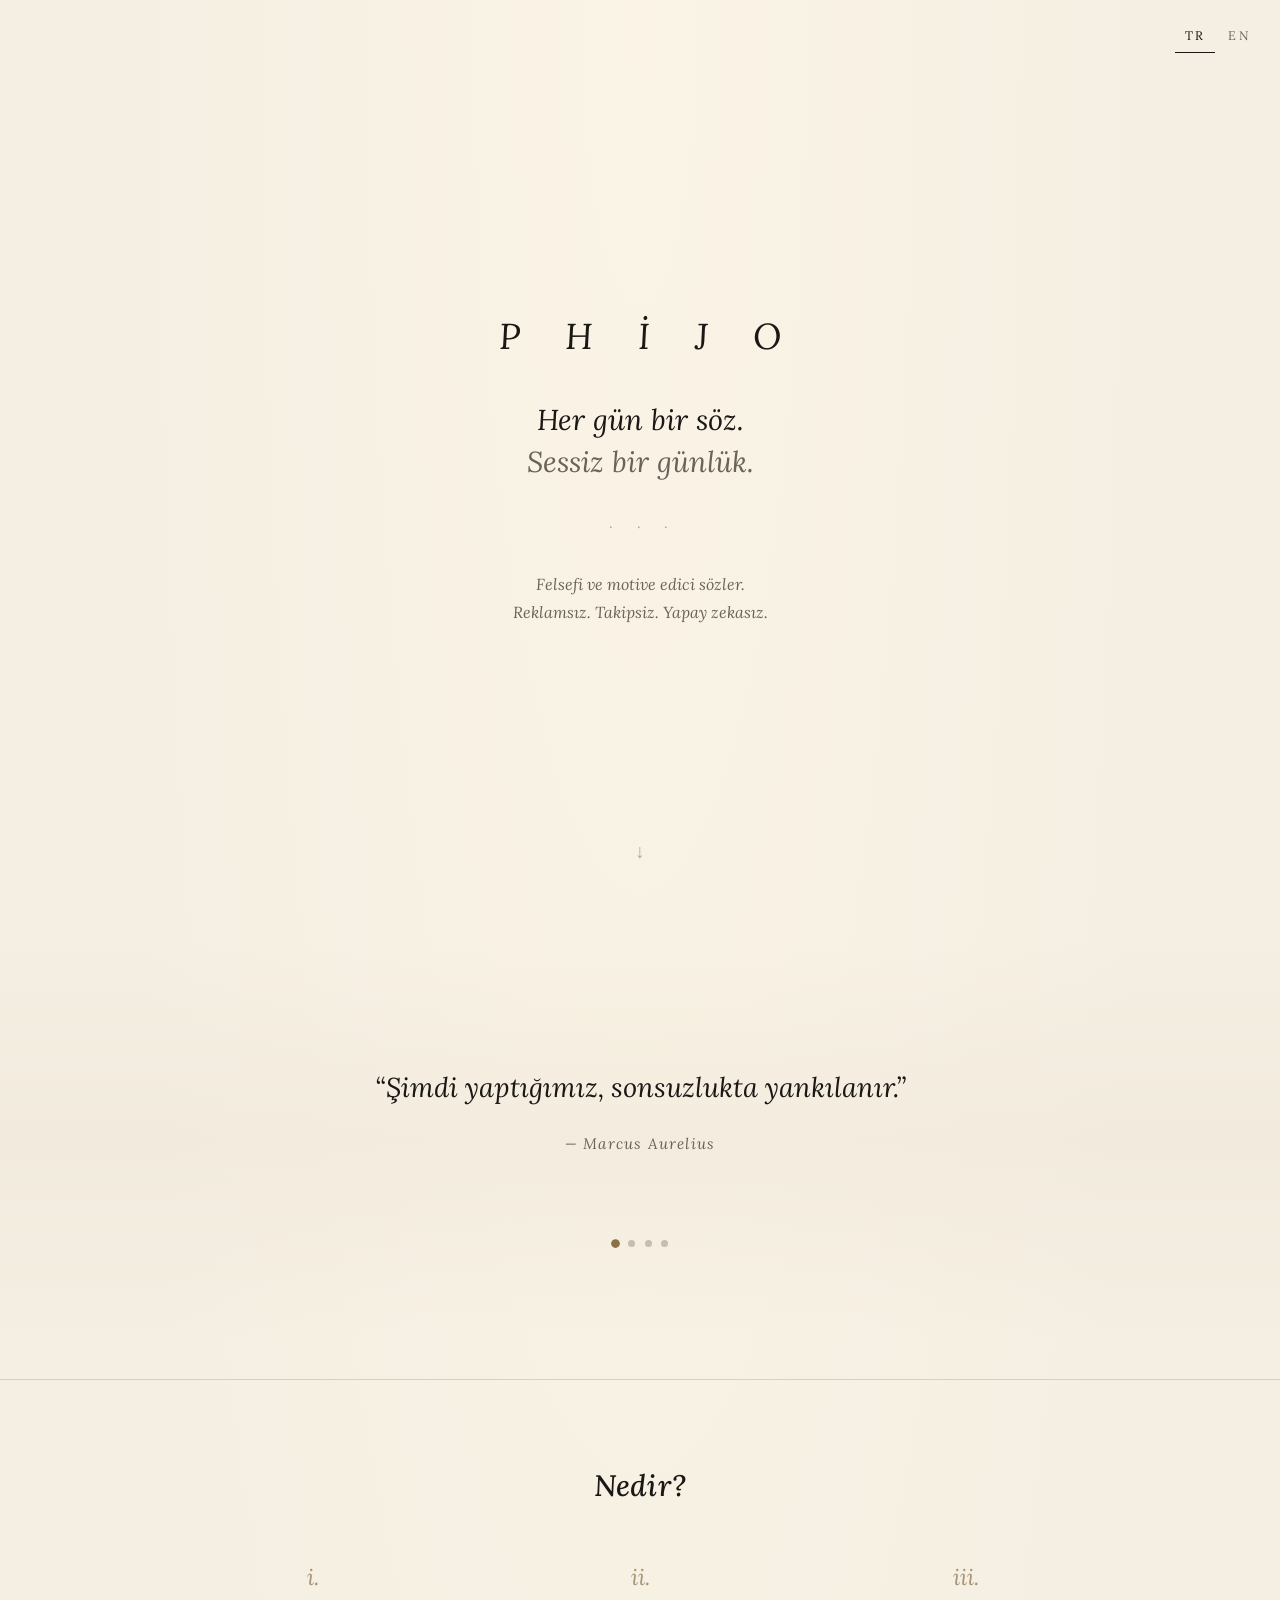
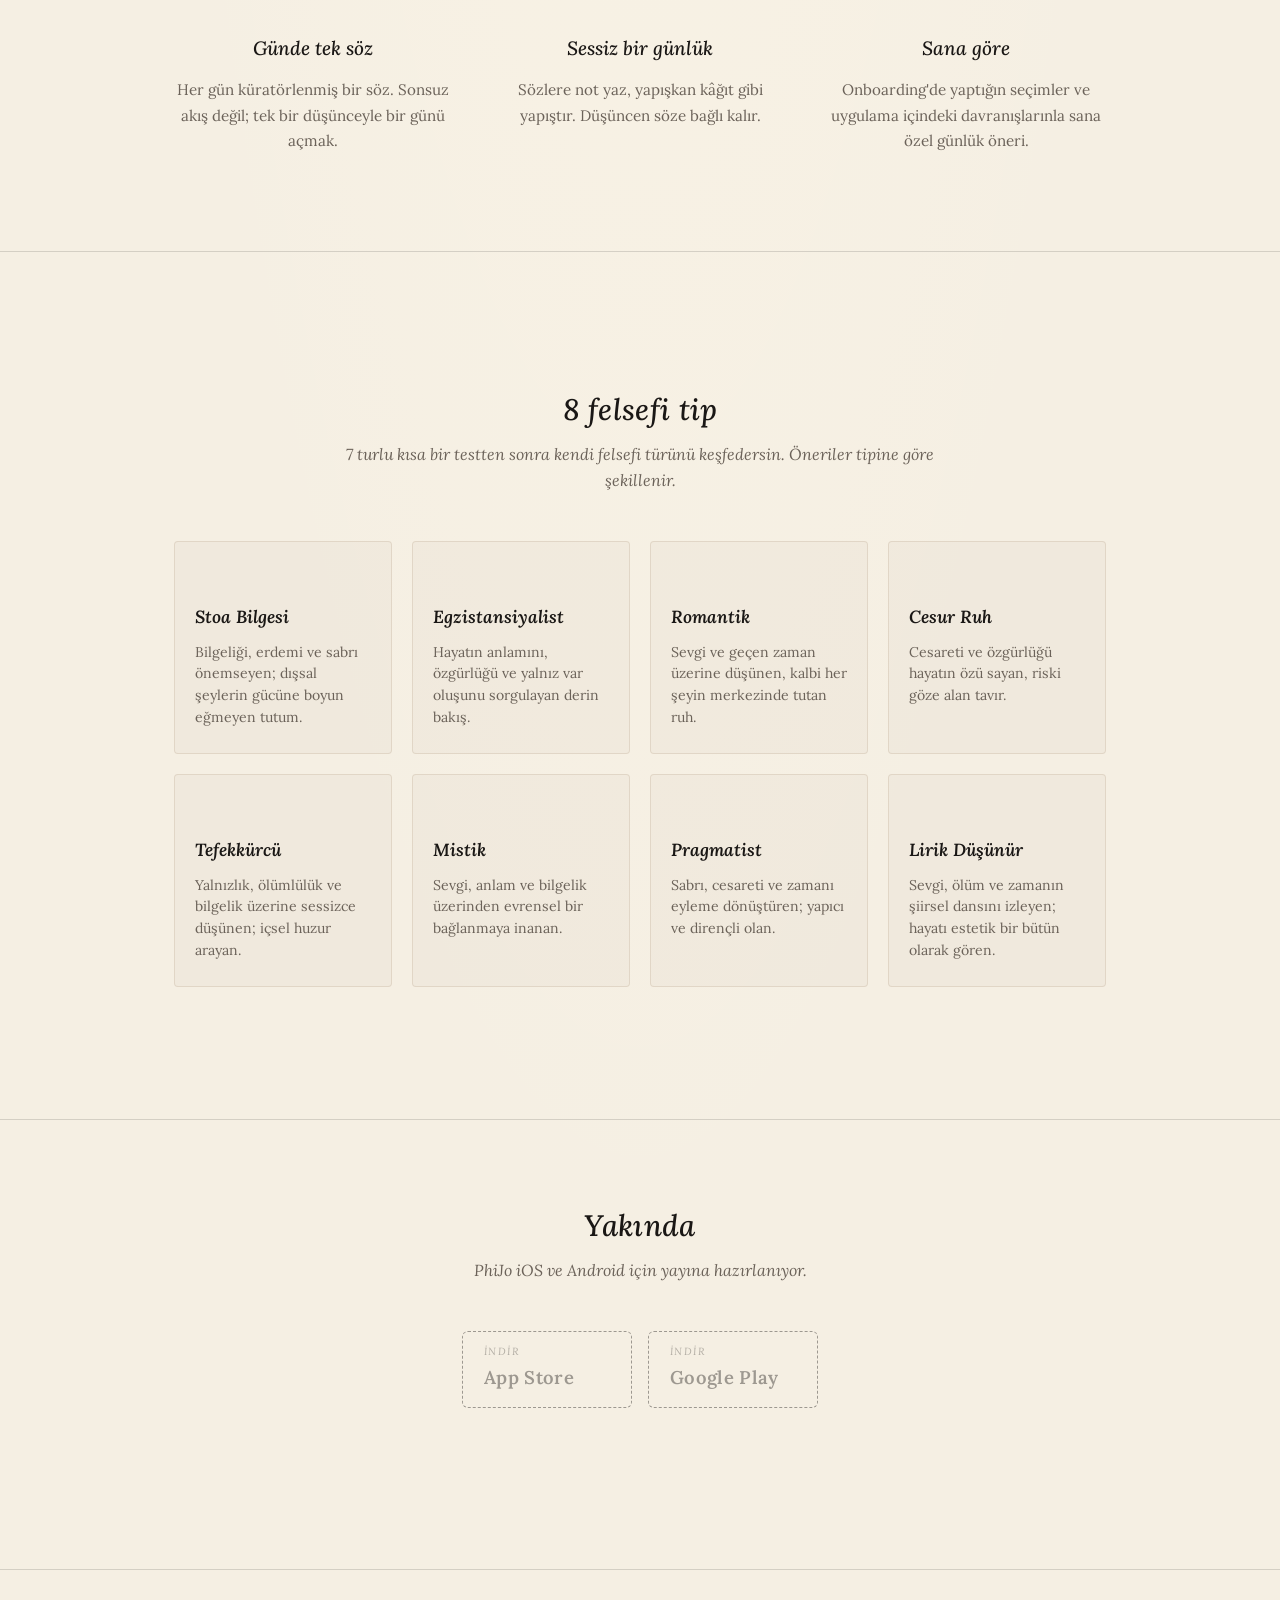
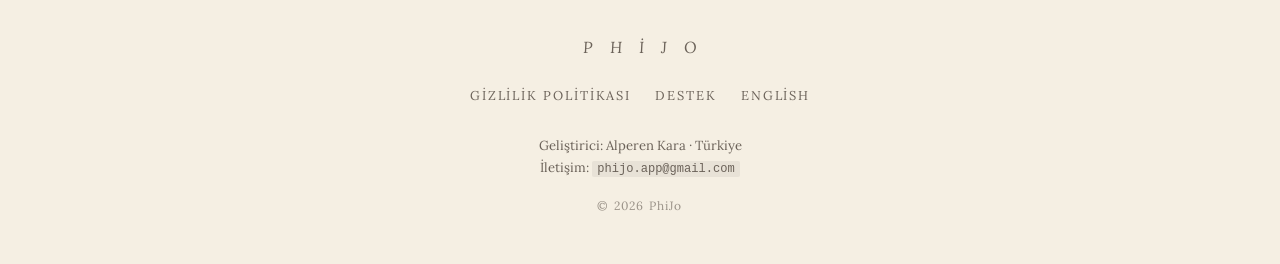
==== index.html @ b641586e "Initial commit — PhiJo landing, privacy, and support pages" ====
<!DOCTYPE html>
<html lang="tr">
<head>
  <meta charset="UTF-8">
  <meta name="viewport" content="width=device-width, initial-scale=1.0">
  <title>PhiJo — Her gün bir söz, sessiz bir günlük</title>
  <meta name="description" content="PhiJo: günlük felsefi ve motive edici sözler, minimalist günlük tutma. Reklamsız, takipsiz. iOS ve Android için.">
  <link rel="stylesheet" href="style.css">
  <link rel="preconnect" href="https://fonts.googleapis.com">
  <link rel="preconnect" href="https://fonts.gstatic.com" crossorigin>
  <link href="https://fonts.googleapis.com/css2?family=Lora:ital,wght@0,400;0,500;0,600;1,400;1,500;1,600&display=swap" rel="stylesheet">
</head>
<body class="home">
  <nav class="lang-switch">
    <a href="index.html" class="active">TR</a>
    <a href="index-en.html">EN</a>
  </nav>

  <!-- HERO -->
  <section class="hero">
    <div class="hero-inner">
      <h1 class="brand brand-xl">P H İ J O</h1>
      <p class="hero-tagline">
        Her gün bir söz.<br>
        <span class="muted-italic">Sessiz bir günlük.</span>
      </p>
      <div class="hero-divider" aria-hidden="true">·&nbsp;&nbsp;&nbsp;·&nbsp;&nbsp;&nbsp;·</div>
      <p class="hero-sub">
        Felsefi ve motive edici sözler.<br>
        Reklamsız. Takipsiz. Yapay zekasız.
      </p>
    </div>
    <div class="scroll-hint" aria-hidden="true">↓</div>
  </section>

  <!-- FEATURED QUOTE (rotates) -->
  <section class="featured">
    <div class="featured-inner reveal reveal-blur">
      <div class="quote-card" id="quoteCard">
        <p class="quote-text" id="quoteText">
          “Şimdi yaptığımız, sonsuzlukta yankılanır.”
        </p>
        <p class="quote-attr" id="quoteAttr">
          — Marcus Aurelius
        </p>
      </div>
      <div class="quote-dots" id="quoteDots" role="tablist"></div>
    </div>
  </section>

  <!-- WHAT IS IT -->
  <section class="explainer">
    <div class="container">
      <h2 class="section-title reveal">Nedir?</h2>
      <div class="feature-grid">
        <div class="feature reveal" style="--i: 0">
          <div class="feature-num">i.</div>
          <h3 class="feature-title">Günde tek söz</h3>
          <p>
            Her gün küratörlenmiş bir söz. Sonsuz akış değil;
            tek bir düşünceyle bir günü açmak.
          </p>
        </div>
        <div class="feature reveal" style="--i: 1">
          <div class="feature-num">ii.</div>
          <h3 class="feature-title">Sessiz bir günlük</h3>
          <p>
            Sözlere not yaz, yapışkan kâğıt gibi yapıştır.
            Düşüncen söze bağlı kalır.
          </p>
        </div>
        <div class="feature reveal" style="--i: 2">
          <div class="feature-num">iii.</div>
          <h3 class="feature-title">Sana göre</h3>
          <p>
            Onboarding'de yaptığın seçimler ve uygulama içindeki davranışlarınla
            sana özel günlük öneri.
          </p>
        </div>
      </div>
    </div>
  </section>

  <!-- PHILOSOPHICAL TYPES -->
  <section class="types">
    <div class="container">
      <h2 class="section-title reveal">8 felsefi tip</h2>
      <p class="section-sub reveal" style="--i: 1">
        7 turlu kısa bir testten sonra kendi felsefi türünü keşfedersin.
        Öneriler tipine göre şekillenir.
      </p>
      <div class="types-grid">
        <article class="type-card reveal" style="--i: 0">
          <h3>Stoa Bilgesi</h3>
          <p>Bilgeliği, erdemi ve sabrı önemseyen; dışsal şeylerin gücüne boyun eğmeyen tutum.</p>
        </article>
        <article class="type-card reveal" style="--i: 1">
          <h3>Egzistansiyalist</h3>
          <p>Hayatın anlamını, özgürlüğü ve yalnız var oluşunu sorgulayan derin bakış.</p>
        </article>
        <article class="type-card reveal" style="--i: 2">
          <h3>Romantik</h3>
          <p>Sevgi ve geçen zaman üzerine düşünen, kalbi her şeyin merkezinde tutan ruh.</p>
        </article>
        <article class="type-card reveal" style="--i: 3">
          <h3>Cesur Ruh</h3>
          <p>Cesareti ve özgürlüğü hayatın özü sayan, riski göze alan tavır.</p>
        </article>
        <article class="type-card reveal" style="--i: 4">
          <h3>Tefekkürcü</h3>
          <p>Yalnızlık, ölümlülük ve bilgelik üzerine sessizce düşünen; içsel huzur arayan.</p>
        </article>
        <article class="type-card reveal" style="--i: 5">
          <h3>Mistik</h3>
          <p>Sevgi, anlam ve bilgelik üzerinden evrensel bir bağlanmaya inanan.</p>
        </article>
        <article class="type-card reveal" style="--i: 6">
          <h3>Pragmatist</h3>
          <p>Sabrı, cesareti ve zamanı eyleme dönüştüren; yapıcı ve dirençli olan.</p>
        </article>
        <article class="type-card reveal" style="--i: 7">
          <h3>Lirik Düşünür</h3>
          <p>Sevgi, ölüm ve zamanın şiirsel dansını izleyen; hayatı estetik bir bütün olarak gören.</p>
        </article>
      </div>
    </div>
  </section>

  <!-- DOWNLOAD -->
  <section class="download">
    <div class="container narrow">
      <h2 class="section-title reveal">Yakında</h2>
      <p class="section-sub reveal" style="--i: 1">
        PhiJo iOS ve Android için yayına hazırlanıyor.
      </p>
      <div class="badges reveal" style="--i: 2">
        <div class="badge badge-disabled" aria-label="App Store — yakında">
          <span class="badge-prefix">İndir</span>
          <span class="badge-store">App Store</span>
        </div>
        <div class="badge badge-disabled" aria-label="Google Play — yakında">
          <span class="badge-prefix">İndir</span>
          <span class="badge-store">Google Play</span>
        </div>
      </div>
    </div>
  </section>

  <!-- FOOTER -->
  <footer class="site-footer">
    <div class="container">
      <div class="footer-brand">P H İ J O</div>
      <nav class="footer-nav">
        <a href="privacy.html">Gizlilik Politikası</a>
        <a href="support.html">Destek</a>
        <a href="index-en.html">English</a>
      </nav>
      <p class="footer-meta">
        Geliştirici: Alperen Kara · Türkiye<br>
        İletişim: <span class="email">phijo.app@gmail.com</span>
      </p>
      <p class="footer-copy">&copy; 2026 PhiJo</p>
    </div>
  </footer>

  <script>
    // Scroll reveal — IntersectionObserver
    (function () {
      var els = document.querySelectorAll('.reveal');
      if (!('IntersectionObserver' in window)) {
        els.forEach(function (el) { el.classList.add('in'); });
        return;
      }
      var io = new IntersectionObserver(function (entries) {
        entries.forEach(function (e) {
          if (e.isIntersecting) {
            e.target.classList.add('in');
            io.unobserve(e.target);
          }
        });
      }, { threshold: 0.15, rootMargin: '0px 0px -60px 0px' });
      els.forEach(function (el) { io.observe(el); });
    })();

    // Rotating featured quote
    (function () {
      var quotes = [
        { text: '“Şimdi yaptığımız, sonsuzlukta yankılanır.”', attr: '— Marcus Aurelius' },
        { text: '“Bin millik bir yolculuk tek bir adımla başlar.”', attr: '— Lao Tzu' },
        { text: '“Önemli olan yaşamın uzunluğu değil, derinliğidir.”', attr: '— Seneca' },
        { text: '“Yara, ışığın sana girdiği yerdir.”', attr: '— Mevlana' }
      ];
      var idx = 0;
      var textEl = document.getElementById('quoteText');
      var attrEl = document.getElementById('quoteAttr');
      var cardEl = document.getElementById('quoteCard');
      var dotsEl = document.getElementById('quoteDots');
      if (!textEl || !attrEl || !cardEl || !dotsEl) return;

      function renderDots() {
        dotsEl.innerHTML = '';
        for (var i = 0; i < quotes.length; i++) {
          var d = document.createElement('button');
          d.className = 'quote-dot' + (i === idx ? ' active' : '');
          d.setAttribute('role', 'tab');
          d.setAttribute('aria-label', 'Söz ' + (i + 1));
          (function (target) {
            d.addEventListener('click', function () { show(target); });
          })(i);
          dotsEl.appendChild(d);
        }
      }
      function show(i) {
        idx = (i + quotes.length) % quotes.length;
        cardEl.classList.remove('fade-in');
        void cardEl.offsetWidth;
        textEl.textContent = quotes[idx].text;
        attrEl.textContent = quotes[idx].attr;
        cardEl.classList.add('fade-in');
        renderDots();
      }
      renderDots();
      setInterval(function () { show(idx + 1); }, 6500);
    })();
  </script>
</body>
</html>
---- style.css ----
:root {
  --paper: #F5EFE3;
  --ink: #1A1715;
  --muted: #6B6259;
  --accent: #8B6F47;
  --line: rgba(26, 23, 21, 0.15);
}

* { box-sizing: border-box; margin: 0; padding: 0; }

html { -webkit-text-size-adjust: 100%; }

body {
  background: var(--paper);
  color: var(--ink);
  font-family: 'Lora', Georgia, 'Times New Roman', serif;
  line-height: 1.7;
  font-size: 17px;
  -webkit-font-smoothing: antialiased;
  -moz-osx-font-smoothing: grayscale;
}

.lang-switch {
  position: fixed;
  top: 1.25rem;
  right: 1.25rem;
  display: flex;
  gap: 0.25rem;
  font-size: 0.78rem;
  letter-spacing: 0.18em;
  text-transform: uppercase;
  z-index: 10;
}

.lang-switch a {
  color: var(--muted);
  text-decoration: none;
  padding: 0.35rem 0.6rem;
  border-bottom: 1px solid transparent;
  transition: color 0.15s ease, border-color 0.15s ease;
}

.lang-switch a:hover,
.lang-switch a.active {
  color: var(--ink);
  border-bottom-color: var(--ink);
}

main {
  max-width: 640px;
  margin: 0 auto;
  padding: 4.5rem 1.5rem 5rem;
}

header.page-head {
  text-align: center;
  margin-bottom: 3rem;
  padding-bottom: 2rem;
  border-bottom: 1px solid var(--line);
}

.brand {
  font-style: italic;
  font-weight: 400;
  font-size: 1.4rem;
  letter-spacing: 0.45em;
  margin-bottom: 1.25rem;
  padding-left: 0.45em; /* visual centering with letter-spacing */
}

.page-title {
  font-style: italic;
  font-weight: 400;
  font-size: 1.85rem;
  line-height: 1.3;
  margin-bottom: 0.6rem;
}

.updated {
  font-size: 0.82rem;
  color: var(--muted);
  font-style: italic;
}

section {
  margin-bottom: 2.25rem;
}

h3 {
  font-style: italic;
  font-weight: 600;
  font-size: 1.2rem;
  margin: 2.25rem 0 0.6rem;
}

h4 {
  font-weight: 600;
  font-size: 0.98rem;
  margin: 1.25rem 0 0.4rem;
  color: var(--ink);
}

p {
  margin-bottom: 1rem;
}

ul, ol {
  margin: 0 0 1rem 1.5rem;
}

li {
  margin-bottom: 0.35rem;
}

a {
  color: var(--accent);
  text-decoration: underline;
  text-decoration-thickness: 1px;
  text-underline-offset: 3px;
  transition: color 0.15s ease;
}

a:hover {
  color: var(--ink);
}

code, .email {
  font-family: 'Courier New', Menlo, monospace;
  background: rgba(26, 23, 21, 0.06);
  padding: 0.1em 0.45em;
  border-radius: 2px;
  font-size: 0.92em;
}

.callout {
  background: rgba(139, 111, 71, 0.08);
  border-left: 3px solid var(--accent);
  padding: 1rem 1.25rem;
  margin: 1.25rem 0;
  font-size: 0.95rem;
}

footer {
  margin-top: 4rem;
  padding-top: 2rem;
  border-top: 1px solid var(--line);
  text-align: center;
  font-size: 0.82rem;
  color: var(--muted);
}

footer p {
  margin-bottom: 0.4rem;
}

footer a {
  color: var(--muted);
}

footer a:hover {
  color: var(--ink);
}

/* ===========================================
   HOME / LANDING PAGE
   =========================================== */

body.home {
  background:
    radial-gradient(ellipse at top, rgba(255, 248, 232, 0.5), transparent 60%),
    var(--paper);
}

.container {
  max-width: 980px;
  margin: 0 auto;
  padding: 0 1.5rem;
}

.container.narrow {
  max-width: 640px;
}

/* HERO */
.hero {
  min-height: 100vh;
  display: flex;
  flex-direction: column;
  align-items: center;
  justify-content: center;
  text-align: center;
  padding: 4rem 1.5rem 2rem;
  position: relative;
}

.hero-inner {
  max-width: 640px;
  width: 100%;
}

.brand-xl {
  font-size: 2.25rem;
  letter-spacing: 0.5em;
  padding-left: 0.5em;
  margin-bottom: 2rem;
}

.hero-tagline {
  font-style: italic;
  font-size: 1.8rem;
  line-height: 1.45;
  margin-bottom: 2rem;
  font-weight: 400;
}

.muted-italic {
  color: var(--muted);
}

.hero-divider {
  font-size: 0.9rem;
  color: var(--accent);
  letter-spacing: 0.2em;
  margin: 2rem 0;
  opacity: 0.6;
}

.hero-sub {
  font-style: italic;
  font-size: 1rem;
  color: var(--muted);
  line-height: 1.7;
  margin-bottom: 0;
}

.scroll-hint {
  position: absolute;
  bottom: 2rem;
  font-size: 1.2rem;
  color: var(--muted);
  opacity: 0.5;
  animation: scroll-bounce 2.2s ease-in-out infinite;
}

@keyframes scroll-bounce {
  0%, 100% { transform: translateY(0); opacity: 0.4; }
  50% { transform: translateY(8px); opacity: 0.8; }
}

/* FEATURED QUOTE */
.featured {
  padding: 5rem 1.5rem 6rem;
  background: linear-gradient(
    to bottom,
    transparent,
    rgba(139, 111, 71, 0.04),
    transparent
  );
}

.featured-inner {
  max-width: 720px;
  margin: 0 auto;
  text-align: center;
}

.quote-card {
  padding: 2rem 1rem;
  min-height: 12rem;
  display: flex;
  flex-direction: column;
  justify-content: center;
  align-items: center;
}

.quote-card.fade-in {
  animation: fade-in 0.8s ease-out;
}

@keyframes fade-in {
  from { opacity: 0; transform: translateY(8px); }
  to { opacity: 1; transform: translateY(0); }
}

.quote-text {
  font-style: italic;
  font-size: 1.7rem;
  line-height: 1.5;
  margin-bottom: 1.5rem;
  color: var(--ink);
  font-weight: 400;
}

.quote-attr {
  font-size: 0.95rem;
  color: var(--muted);
  letter-spacing: 0.08em;
  font-style: italic;
  margin-bottom: 0;
}

.quote-dots {
  display: flex;
  gap: 0.6rem;
  justify-content: center;
  margin-top: 2rem;
}

.quote-dot {
  width: 7px;
  height: 7px;
  border-radius: 50%;
  background: var(--muted);
  border: none;
  opacity: 0.35;
  cursor: pointer;
  padding: 0;
  transition: opacity 0.25s ease, transform 0.25s ease;
}

.quote-dot:hover {
  opacity: 0.7;
}

.quote-dot.active {
  opacity: 1;
  background: var(--accent);
  transform: scale(1.25);
}

/* SECTION HEADERS */
.section-title {
  font-style: italic;
  font-weight: 500;
  font-size: 1.85rem;
  text-align: center;
  margin-bottom: 0.5rem;
  letter-spacing: 0.01em;
}

.section-sub {
  text-align: center;
  color: var(--muted);
  font-style: italic;
  font-size: 1rem;
  max-width: 38rem;
  margin: 0 auto 3rem;
  line-height: 1.6;
}

/* EXPLAINER */
.explainer {
  padding: 5rem 0;
  border-top: 1px solid var(--line);
  border-bottom: 1px solid var(--line);
}

.feature-grid {
  display: grid;
  grid-template-columns: repeat(3, 1fr);
  gap: 3rem;
  margin-top: 3rem;
}

.feature {
  text-align: center;
}

.feature-num {
  font-style: italic;
  font-size: 1.4rem;
  color: var(--accent);
  margin-bottom: 0.5rem;
  opacity: 0.7;
}

.feature-title {
  font-style: italic;
  font-weight: 500;
  font-size: 1.2rem;
  margin-bottom: 0.75rem;
}

.feature p {
  font-size: 0.95rem;
  color: var(--muted);
  line-height: 1.7;
}

/* PHILOSOPHICAL TYPES */
.types {
  padding: 6rem 0;
}

.types-grid {
  display: grid;
  grid-template-columns: repeat(4, 1fr);
  gap: 1.25rem;
}

.type-card {
  background: rgba(139, 111, 71, 0.04);
  border: 1px solid rgba(139, 111, 71, 0.15);
  border-radius: 4px;
  padding: 1.5rem 1.25rem;
  transition: transform 0.2s ease, border-color 0.2s ease, background 0.2s ease;
}

.type-card:hover {
  transform: translateY(-2px);
  border-color: var(--accent);
  background: rgba(139, 111, 71, 0.08);
}

.type-card h3 {
  font-style: italic;
  font-weight: 600;
  font-size: 1.1rem;
  margin-bottom: 0.6rem;
  color: var(--ink);
}

.type-card p {
  font-size: 0.88rem;
  line-height: 1.55;
  color: var(--muted);
  margin-bottom: 0;
}

/* DOWNLOAD BADGES */
.download {
  padding: 5rem 0 6rem;
  text-align: center;
  border-top: 1px solid var(--line);
}

.badges {
  display: flex;
  gap: 1rem;
  justify-content: center;
  flex-wrap: wrap;
  margin-top: 2.5rem;
}

.badge {
  display: inline-flex;
  flex-direction: column;
  align-items: flex-start;
  padding: 0.7rem 1.3rem 0.85rem;
  border: 1px solid var(--ink);
  border-radius: 6px;
  min-width: 170px;
  text-align: left;
  background: transparent;
  color: var(--ink);
  text-decoration: none;
  transition: background 0.2s ease, transform 0.2s ease;
}

.badge:hover:not(.badge-disabled) {
  background: var(--ink);
  color: var(--paper);
  transform: translateY(-1px);
}

.badge-disabled {
  opacity: 0.4;
  cursor: not-allowed;
  border-style: dashed;
}

.badge-prefix {
  font-size: 0.65rem;
  letter-spacing: 0.15em;
  text-transform: uppercase;
  font-style: italic;
  opacity: 0.75;
}

.badge-store {
  font-size: 1.15rem;
  font-weight: 600;
  letter-spacing: 0.02em;
  margin-top: 0.1rem;
}

/* SITE FOOTER */
.site-footer {
  padding: 4rem 0 3rem;
  border-top: 1px solid var(--line);
  text-align: center;
}

.footer-brand {
  font-style: italic;
  font-size: 1rem;
  letter-spacing: 0.4em;
  padding-left: 0.4em;
  color: var(--muted);
  margin-bottom: 1.5rem;
}

.footer-nav {
  display: flex;
  gap: 1.5rem;
  justify-content: center;
  flex-wrap: wrap;
  margin-bottom: 1.5rem;
  font-size: 0.8rem;
  letter-spacing: 0.15em;
  text-transform: uppercase;
}

.footer-nav a {
  color: var(--muted);
  text-decoration: none;
  padding-bottom: 0.2rem;
  border-bottom: 1px solid transparent;
  transition: color 0.2s ease, border-color 0.2s ease;
}

.footer-nav a:hover {
  color: var(--ink);
  border-bottom-color: var(--ink);
}

.footer-meta {
  font-size: 0.82rem;
  color: var(--muted);
  line-height: 1.7;
  margin-bottom: 1rem;
}

.footer-copy {
  font-size: 0.75rem;
  color: var(--muted);
  opacity: 0.65;
  margin-bottom: 0;
  letter-spacing: 0.1em;
}

/* SCROLL REVEAL */
.reveal {
  opacity: 0;
  transform: translateY(28px);
  transition:
    opacity 0.85s cubic-bezier(0.22, 1, 0.36, 1),
    transform 0.85s cubic-bezier(0.22, 1, 0.36, 1);
  transition-delay: calc(var(--i, 0) * 90ms);
  will-change: opacity, transform;
}

.reveal.in {
  opacity: 1;
  transform: translateY(0);
}

.reveal-blur {
  filter: blur(6px);
  transition:
    opacity 0.85s cubic-bezier(0.22, 1, 0.36, 1),
    transform 0.85s cubic-bezier(0.22, 1, 0.36, 1),
    filter 0.85s cubic-bezier(0.22, 1, 0.36, 1);
}

.reveal-blur.in {
  filter: blur(0);
}

@media (prefers-reduced-motion: reduce) {
  .reveal,
  .reveal-blur {
    opacity: 1;
    transform: none;
    filter: none;
    transition: none;
  }
  .scroll-hint,
  .quote-card.fade-in {
    animation: none;
  }
}

/* RESPONSIVE */
@media (max-width: 900px) {
  .types-grid {
    grid-template-columns: repeat(2, 1fr);
  }
  .feature-grid {
    grid-template-columns: 1fr;
    gap: 2rem;
    max-width: 26rem;
    margin-left: auto;
    margin-right: auto;
  }
}

@media (max-width: 600px) {
  .brand-xl {
    font-size: 1.75rem;
    letter-spacing: 0.4em;
  }
  .hero-tagline {
    font-size: 1.45rem;
  }
  .quote-text {
    font-size: 1.3rem;
  }
  .section-title {
    font-size: 1.55rem;
  }
  .types-grid {
    grid-template-columns: 1fr;
  }
  .explainer, .types, .download {
    padding: 4rem 0;
  }
  .hero {
    padding: 3rem 1.25rem 2rem;
  }
}

@media (prefers-color-scheme: dark) {
  :root {
    --paper: #1A1715;
    --ink: #F5EFE3;
    --muted: rgba(245, 239, 227, 0.55);
    --accent: #C9A878;
    --line: rgba(245, 239, 227, 0.15);
  }
  code, .email {
    background: rgba(245, 239, 227, 0.08);
  }
  .callout {
    background: rgba(201, 168, 120, 0.08);
  }
}

@media (max-width: 480px) {
  body { font-size: 16px; }
  main { padding: 4rem 1.25rem 4rem; }
  .lang-switch { top: 0.85rem; right: 0.85rem; }
  .brand { font-size: 1.25rem; letter-spacing: 0.4em; }
  .page-title { font-size: 1.6rem; }
}
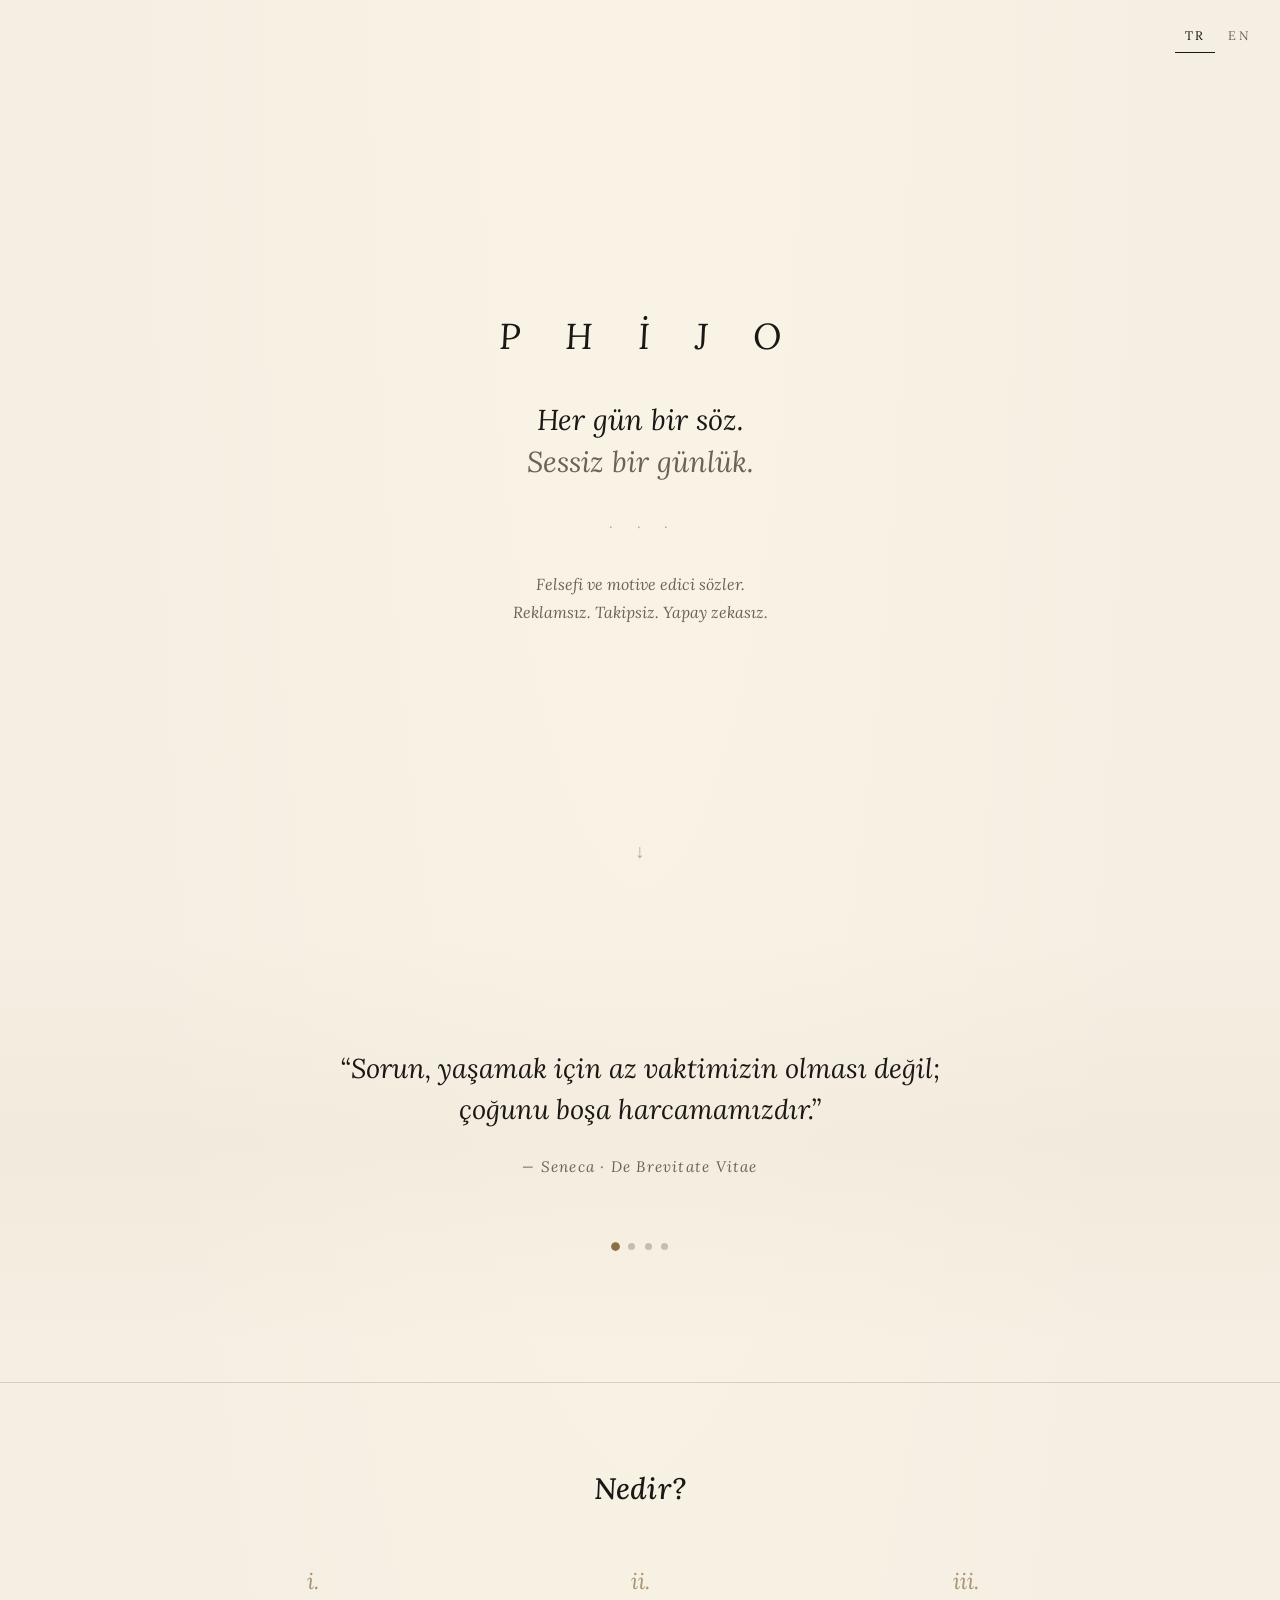
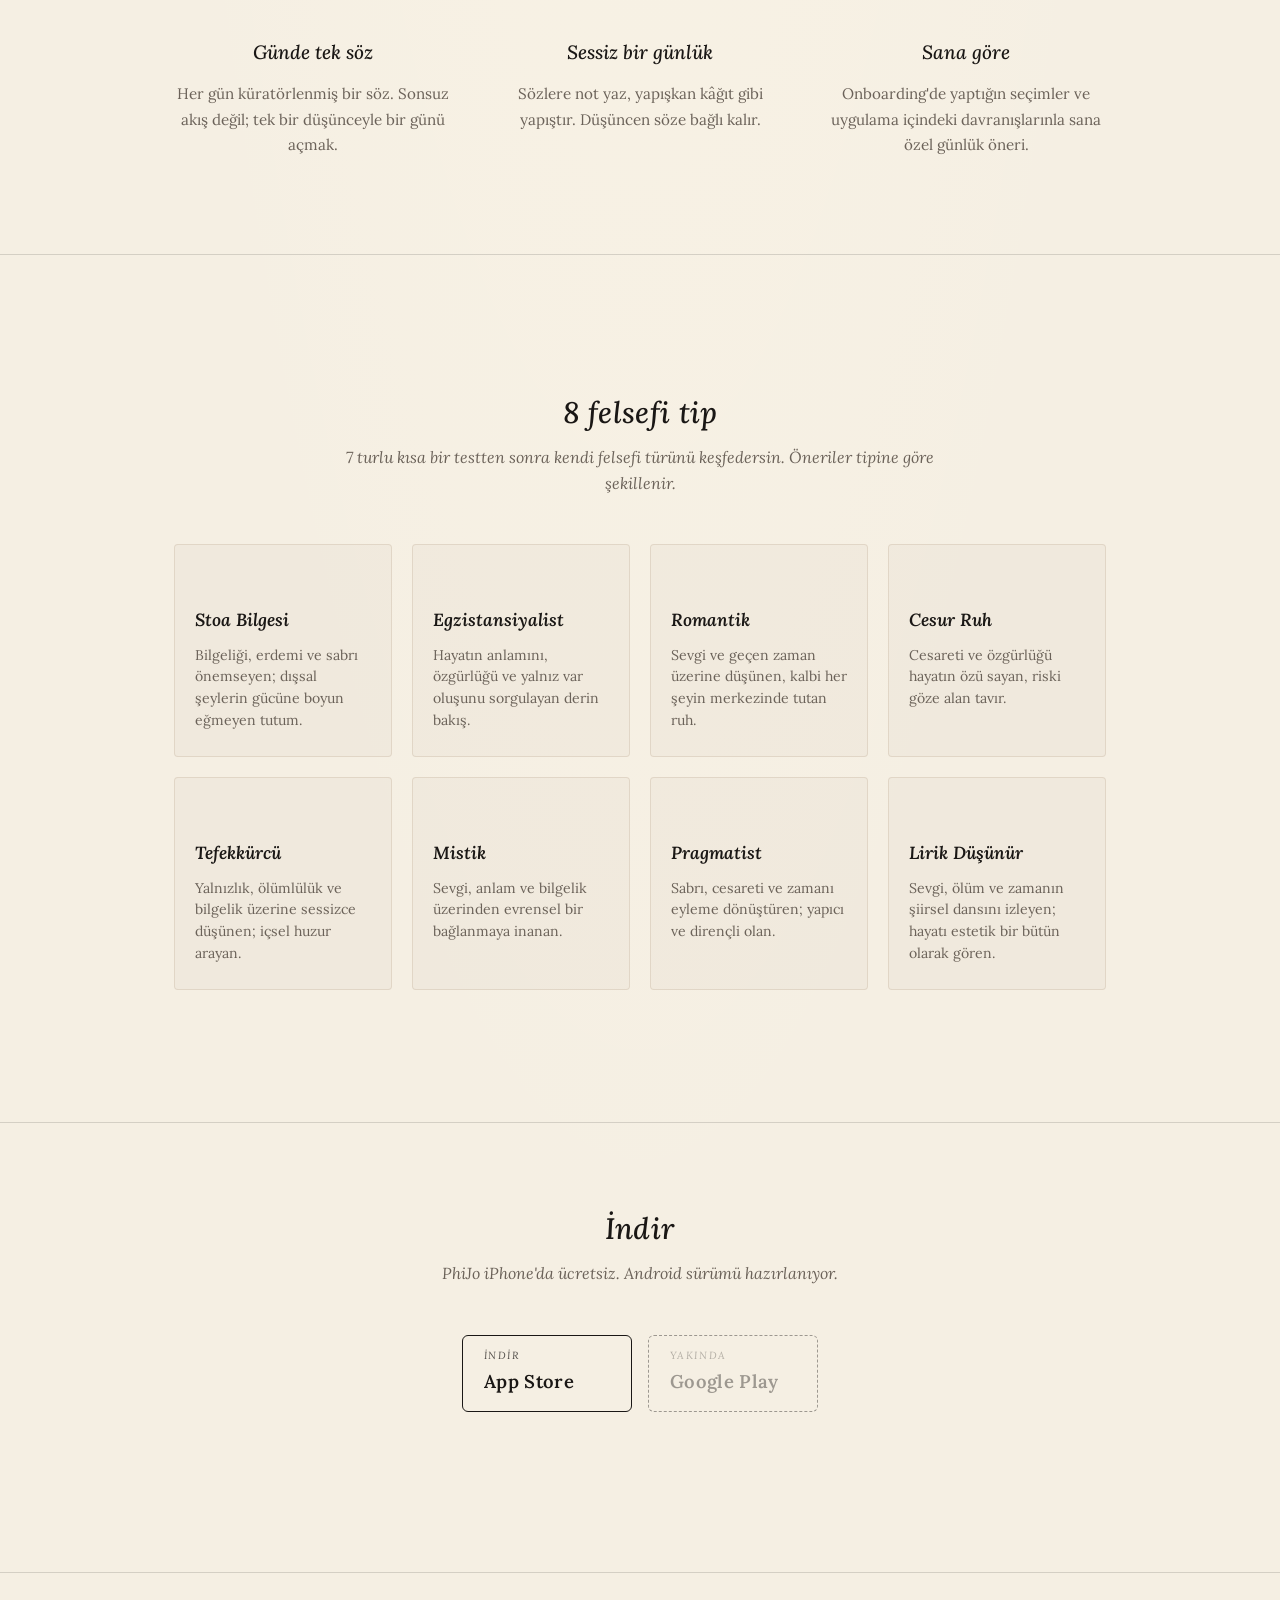
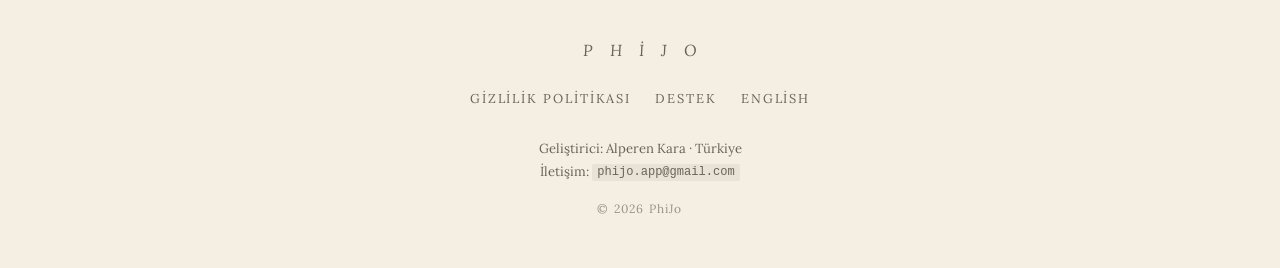
==== commit 8ff2c76c: "fix(site): App Store linkini bağla, Android'i "yakında" olarak işaretle - İndirme rozeti canlı App S" ====
--- a/index.html
+++ b/index.html
@@ -4,7 +4,7 @@
   <meta charset="UTF-8">
   <meta name="viewport" content="width=device-width, initial-scale=1.0">
   <title>PhiJo — Her gün bir söz, sessiz bir günlük</title>
-  <meta name="description" content="PhiJo: günlük felsefi ve motive edici sözler, minimalist günlük tutma. Reklamsız, takipsiz. iOS ve Android için.">
+  <meta name="description" content="PhiJo: günlük felsefi ve motive edici sözler, minimalist günlük tutma. Reklamsız, takipsiz. iPhone için.">
   <link rel="stylesheet" href="style.css">
   <link rel="preconnect" href="https://fonts.googleapis.com">
   <link rel="preconnect" href="https://fonts.gstatic.com" crossorigin>
@@ -38,10 +38,10 @@
     <div class="featured-inner reveal reveal-blur">
       <div class="quote-card" id="quoteCard">
         <p class="quote-text" id="quoteText">
-          “Şimdi yaptığımız, sonsuzlukta yankılanır.”
+          “Sorun, yaşamak için az vaktimizin olması değil; çoğunu boşa harcamamızdır.”
         </p>
         <p class="quote-attr" id="quoteAttr">
-          — Marcus Aurelius
+          — Seneca · De Brevitate Vitae
         </p>
       </div>
       <div class="quote-dots" id="quoteDots" role="tablist"></div>
@@ -129,17 +129,17 @@
   <!-- DOWNLOAD -->
   <section class="download">
     <div class="container narrow">
-      <h2 class="section-title reveal">Yakında</h2>
+      <h2 class="section-title reveal">İndir</h2>
       <p class="section-sub reveal" style="--i: 1">
-        PhiJo iOS ve Android için yayına hazırlanıyor.
+        PhiJo iPhone'da ücretsiz. Android sürümü hazırlanıyor.
       </p>
       <div class="badges reveal" style="--i: 2">
-        <div class="badge badge-disabled" aria-label="App Store — yakında">
+        <a class="badge" href="https://apps.apple.com/tr/app/id6774734669" aria-label="PhiJo'yu App Store'dan indir">
           <span class="badge-prefix">İndir</span>
           <span class="badge-store">App Store</span>
-        </div>
+        </a>
         <div class="badge badge-disabled" aria-label="Google Play — yakında">
-          <span class="badge-prefix">İndir</span>
+          <span class="badge-prefix">Yakında</span>
           <span class="badge-store">Google Play</span>
         </div>
       </div>
@@ -185,10 +185,10 @@
     // Rotating featured quote
     (function () {
       var quotes = [
-        { text: '“Şimdi yaptığımız, sonsuzlukta yankılanır.”', attr: '— Marcus Aurelius' },
-        { text: '“Bin millik bir yolculuk tek bir adımla başlar.”', attr: '— Lao Tzu' },
-        { text: '“Önemli olan yaşamın uzunluğu değil, derinliğidir.”', attr: '— Seneca' },
-        { text: '“Yara, ışığın sana girdiği yerdir.”', attr: '— Mevlana' }
+        { text: '“Sorun, yaşamak için az vaktimizin olması değil; çoğunu boşa harcamamızdır.”', attr: '— Seneca · De Brevitate Vitae' },
+        { text: '“Karakter, insanın kaderidir.”', attr: '— Herakleitos · Fr. DK B119' },
+        { text: '“Bilgeliğin mutlu bir yaşam için sunduğu armağanlar içinde en büyüğü dostluktur.”', attr: '— Epikuros · Vatikan Özdeyişleri' },
+        { text: '“Yara, ışığın sana girdiği yerdir.”', attr: '— Mevlânâ' }
       ];
       var idx = 0;
       var textEl = document.getElementById('quoteText');
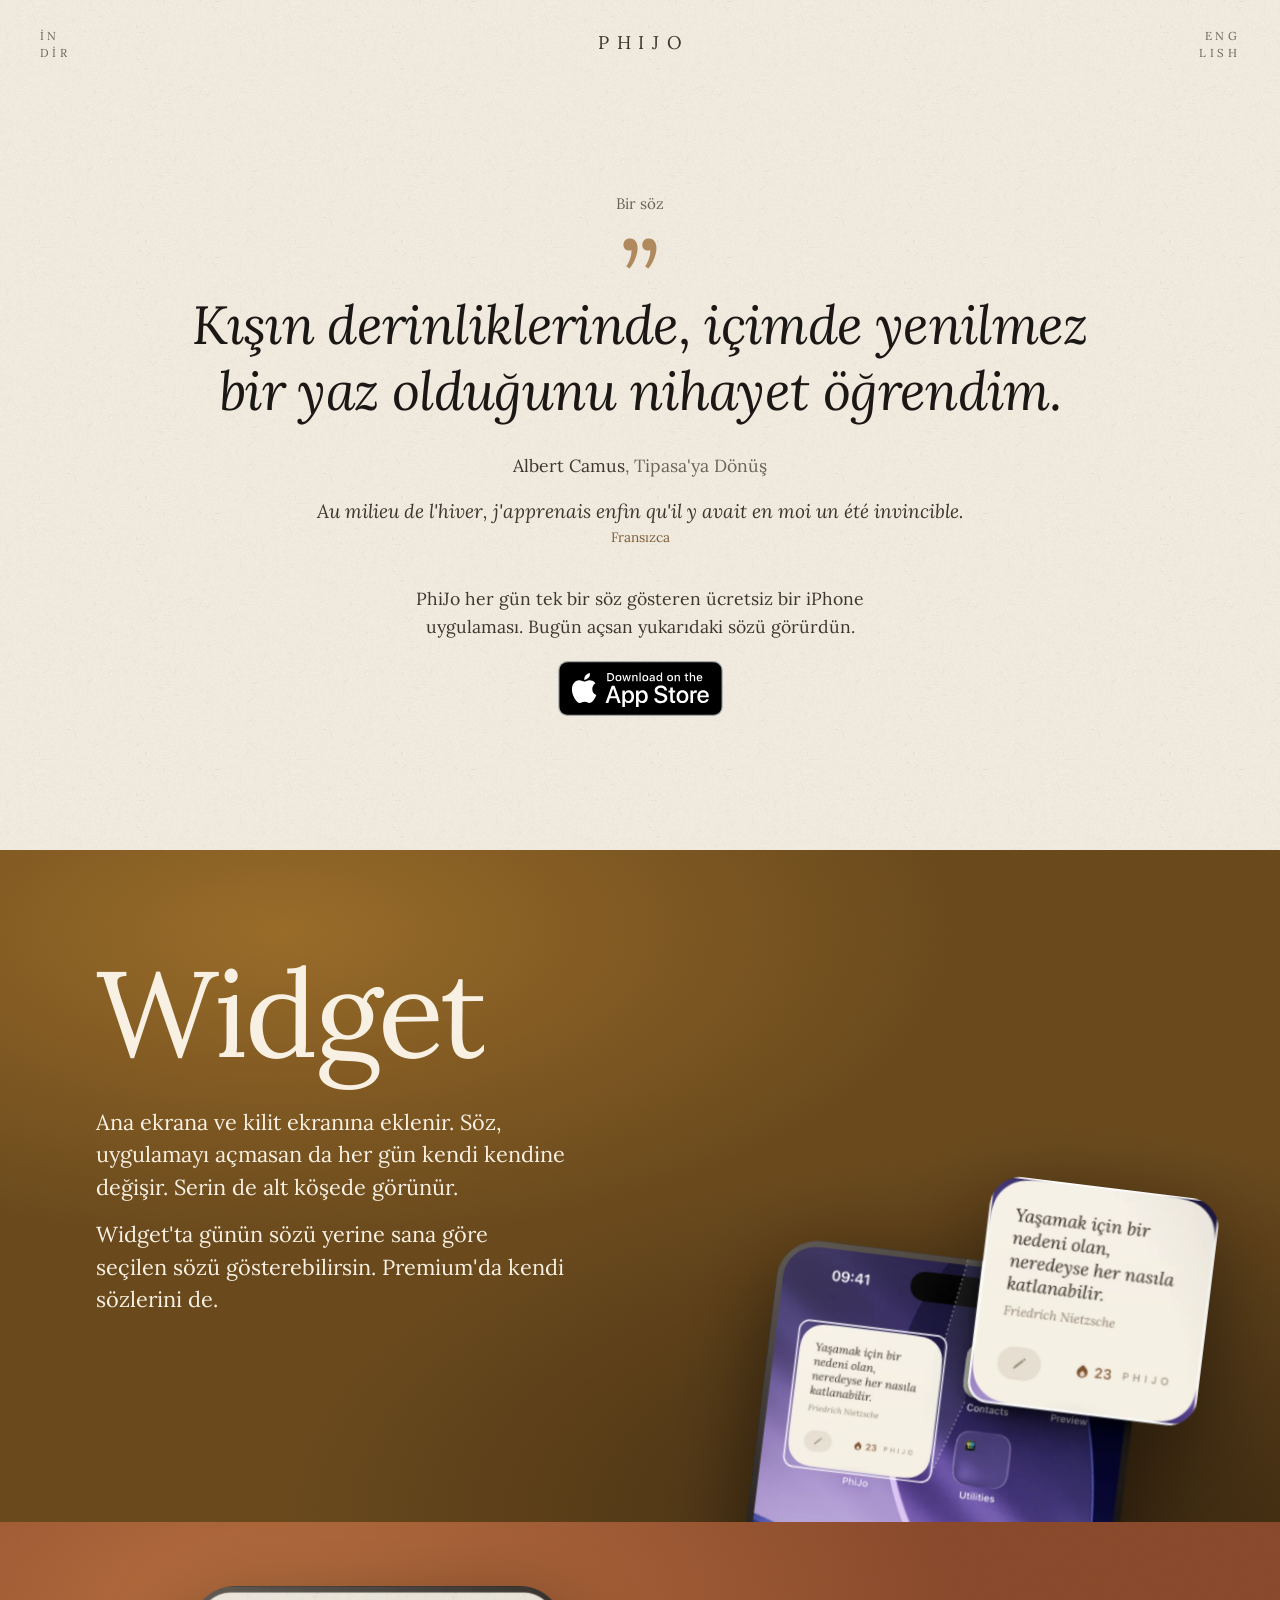
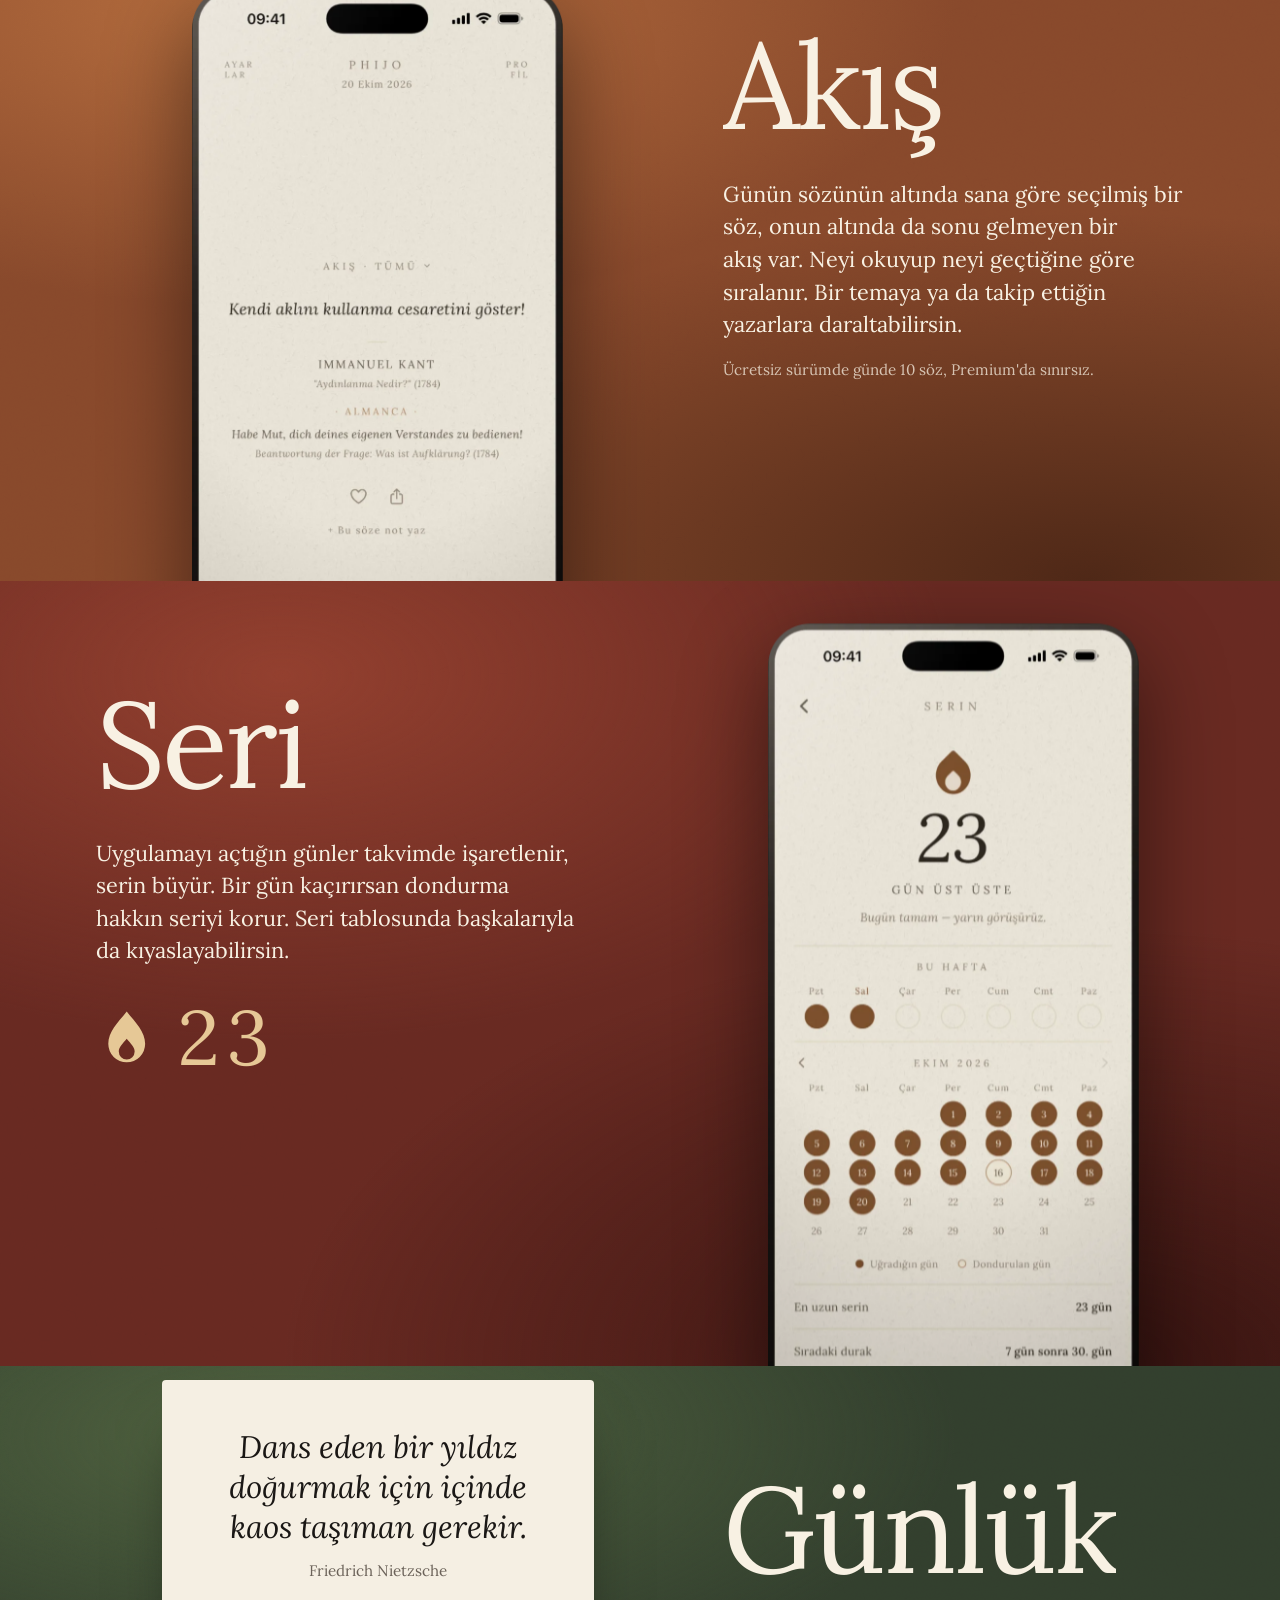
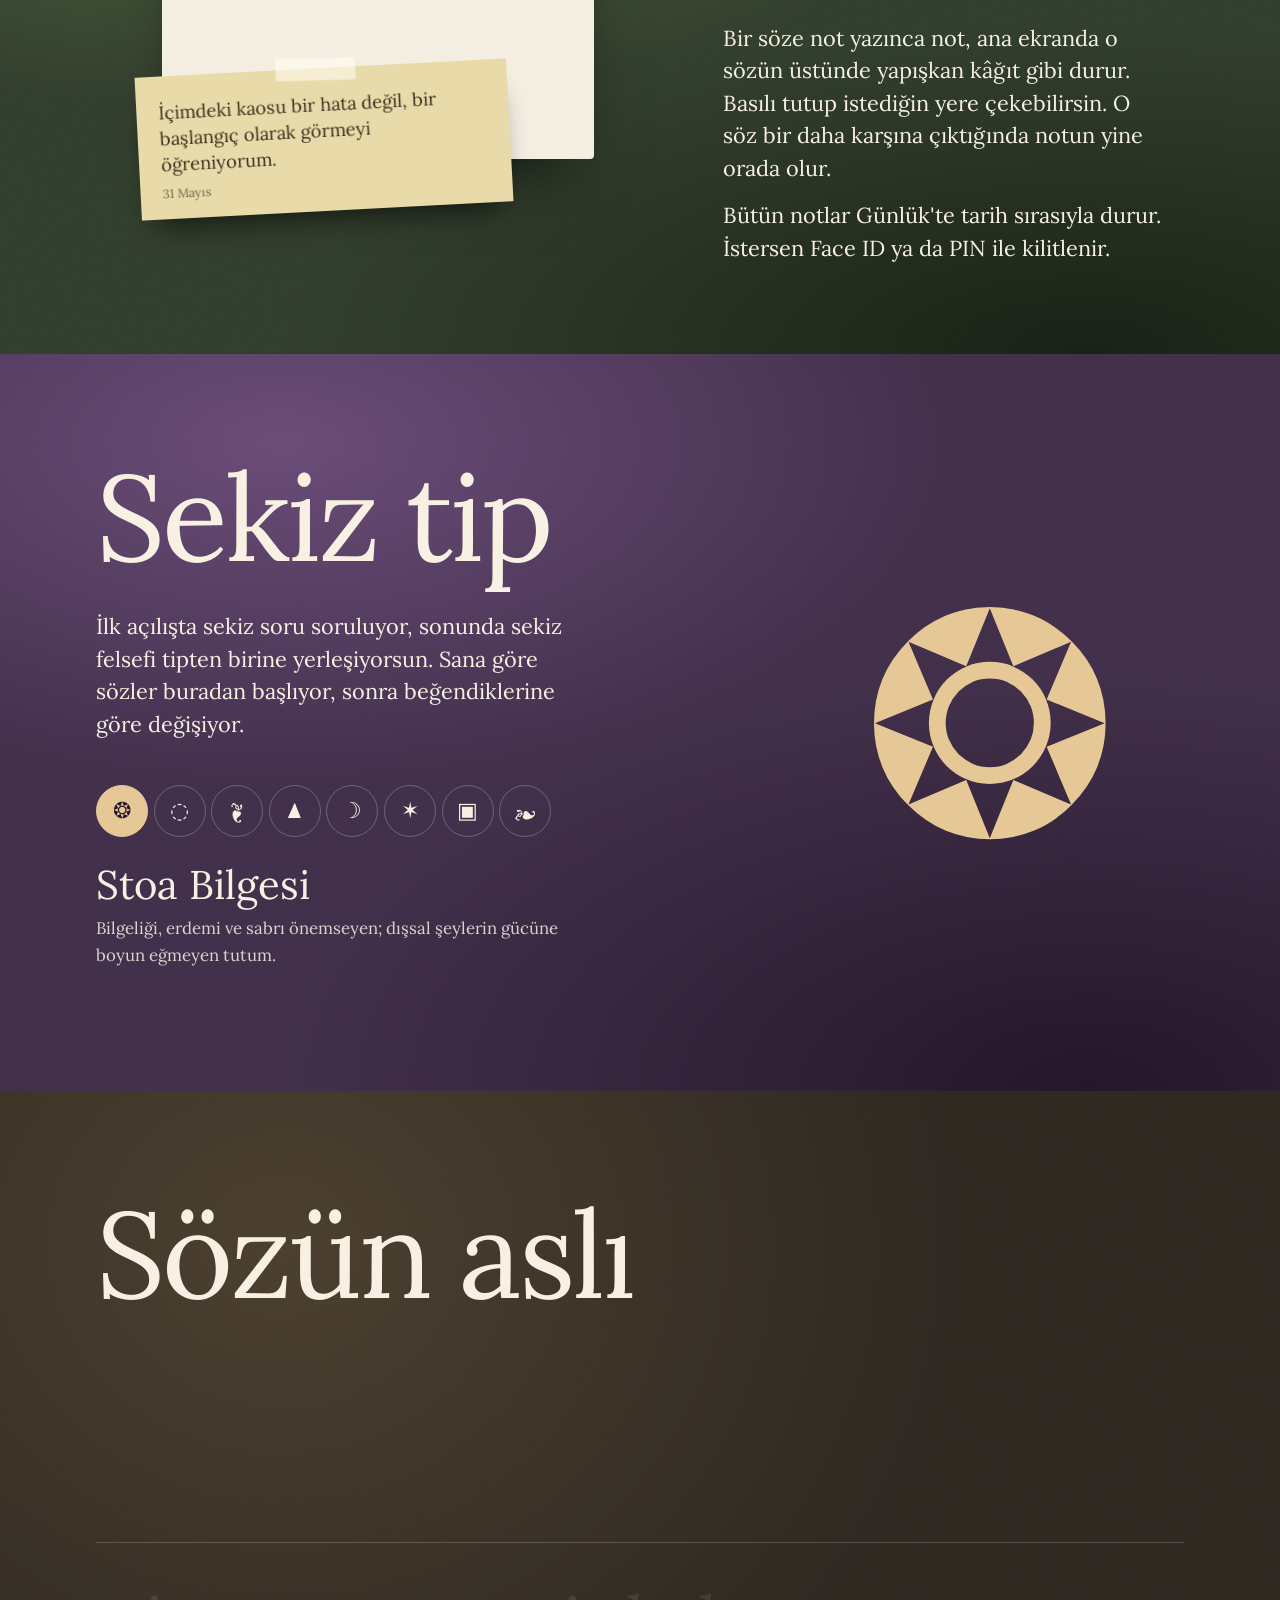
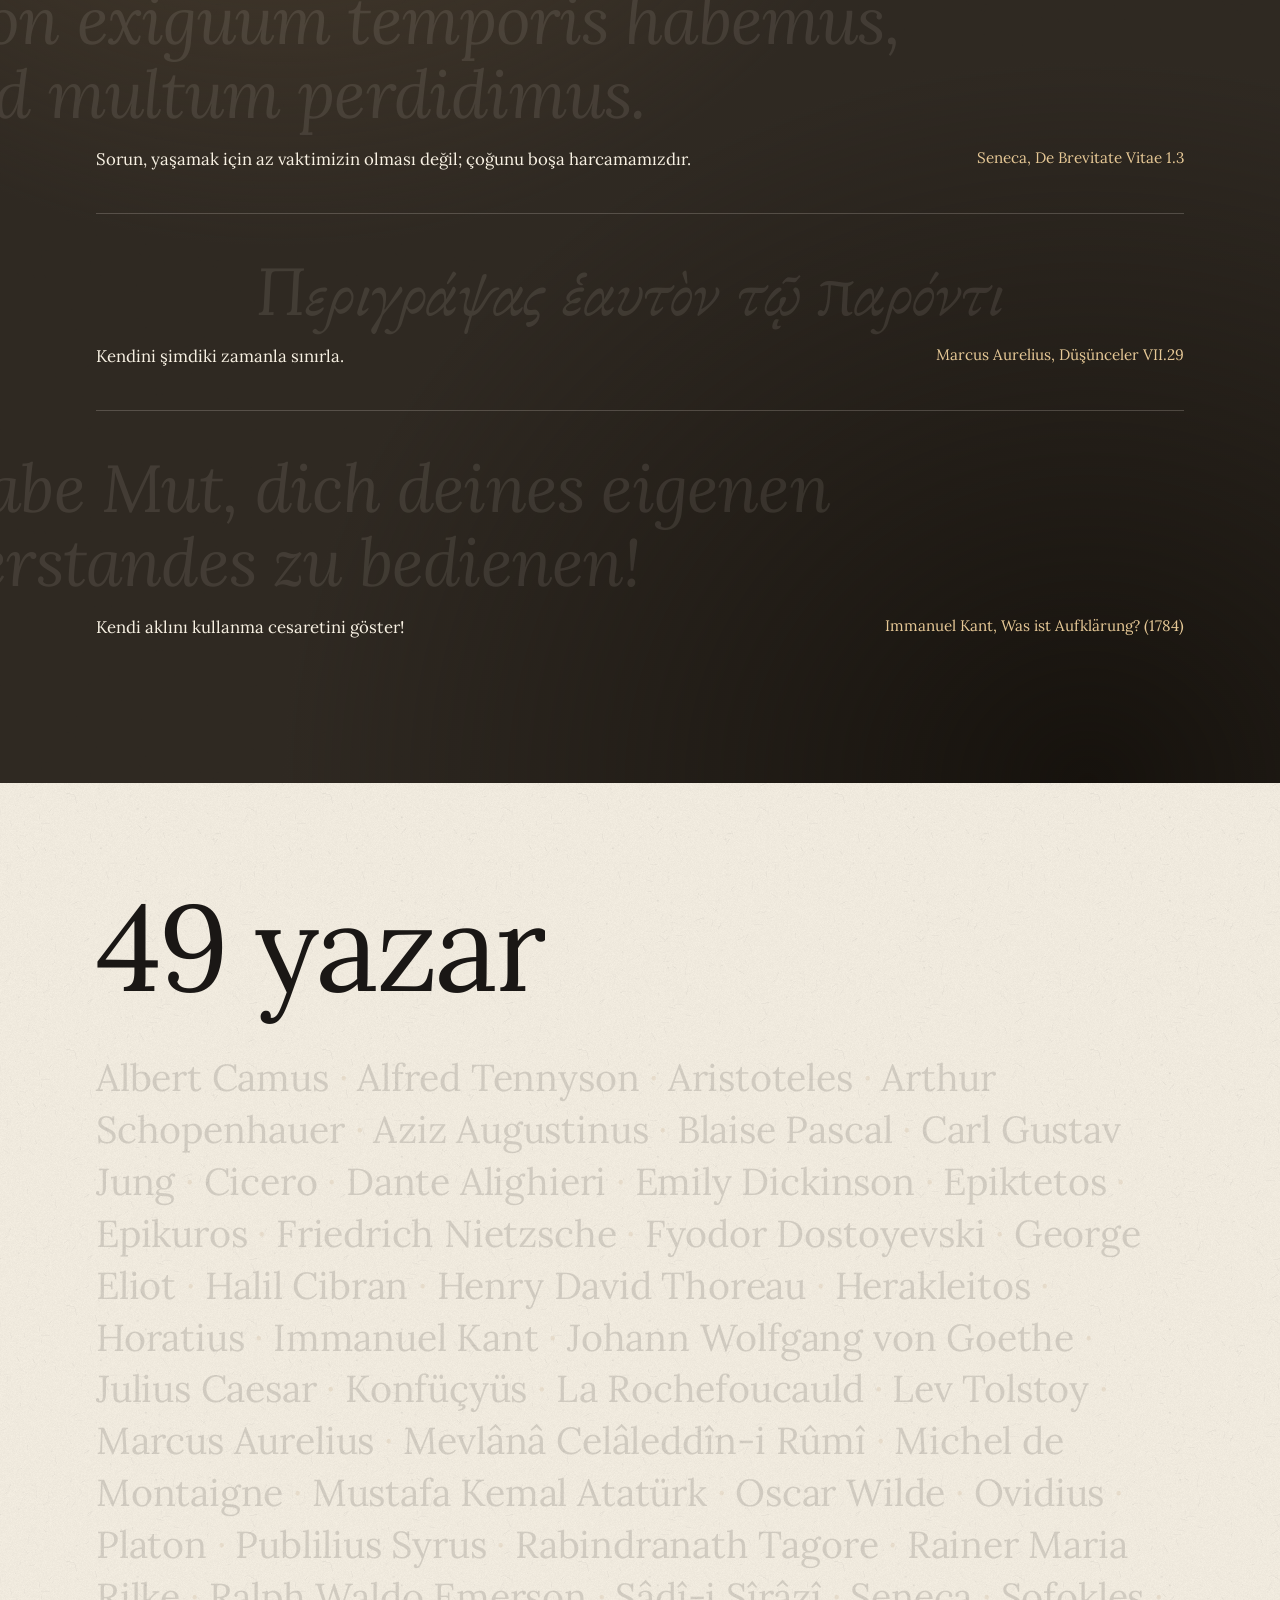
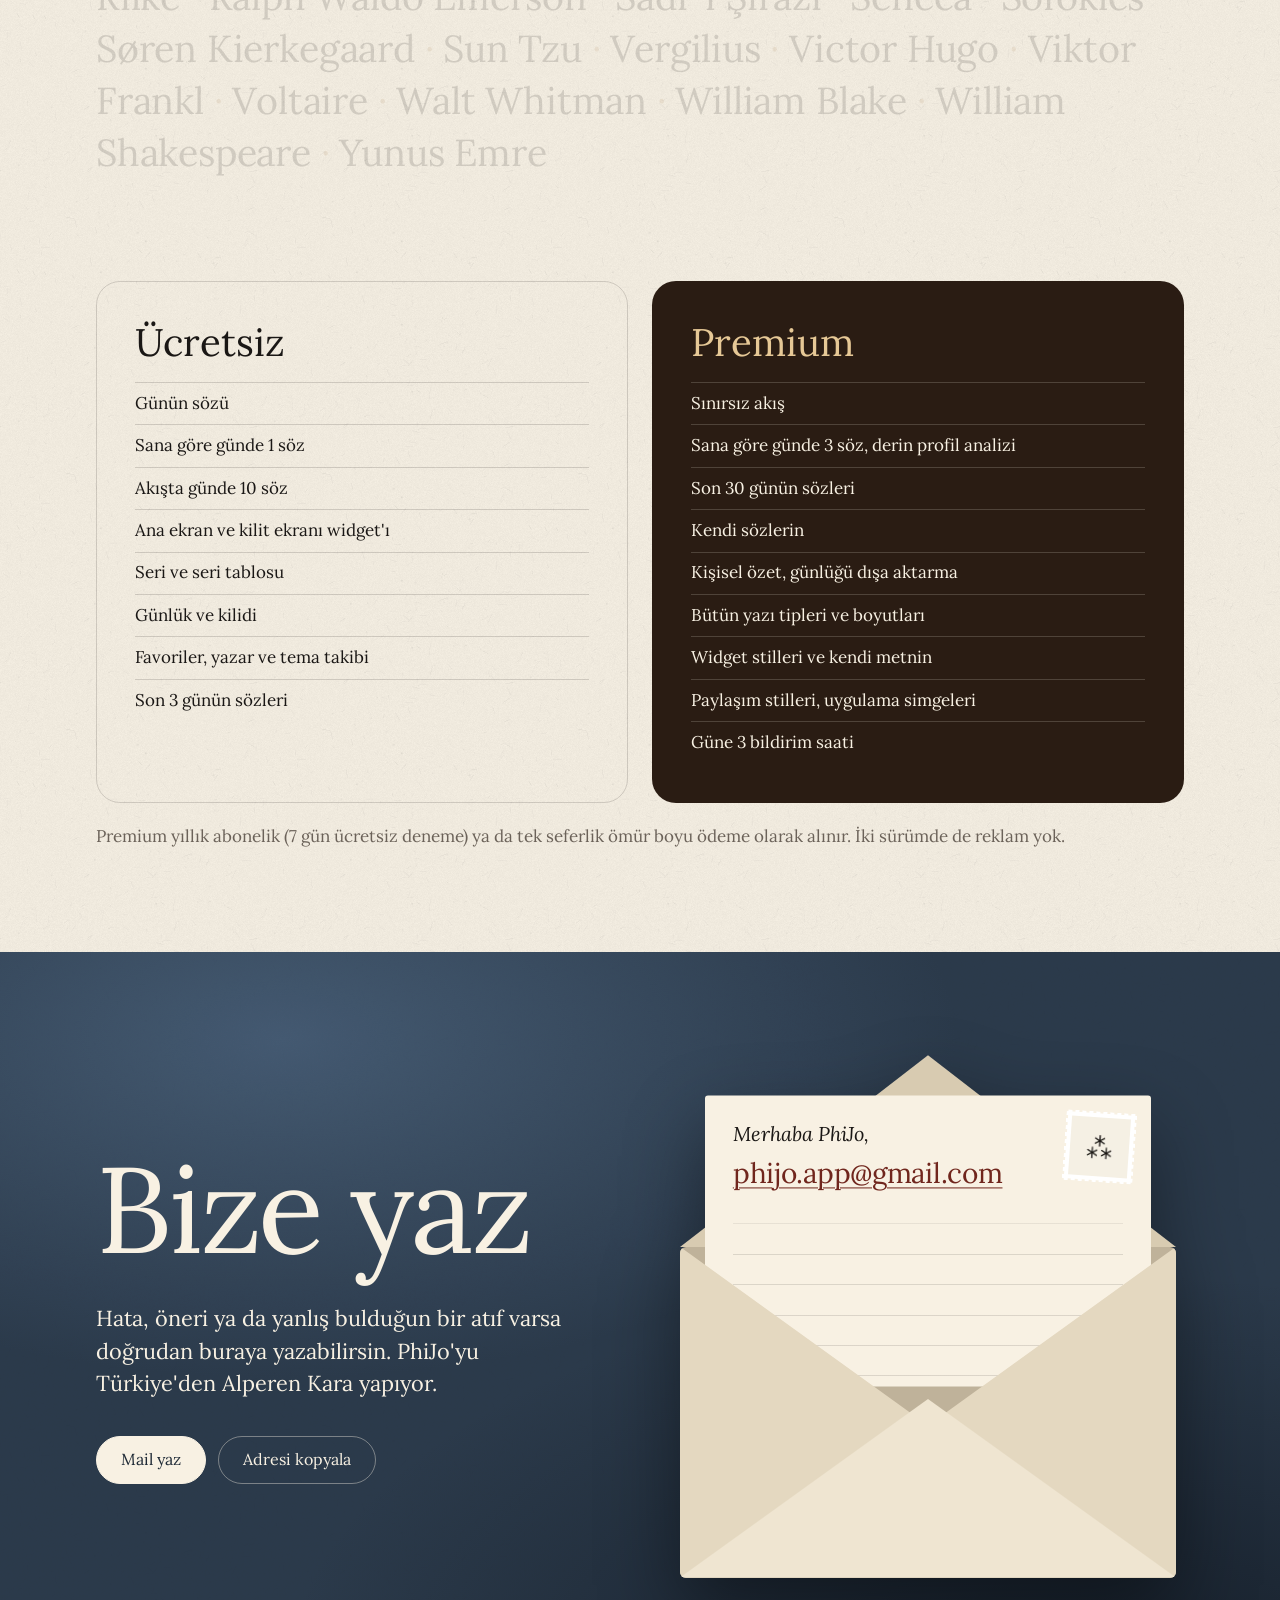
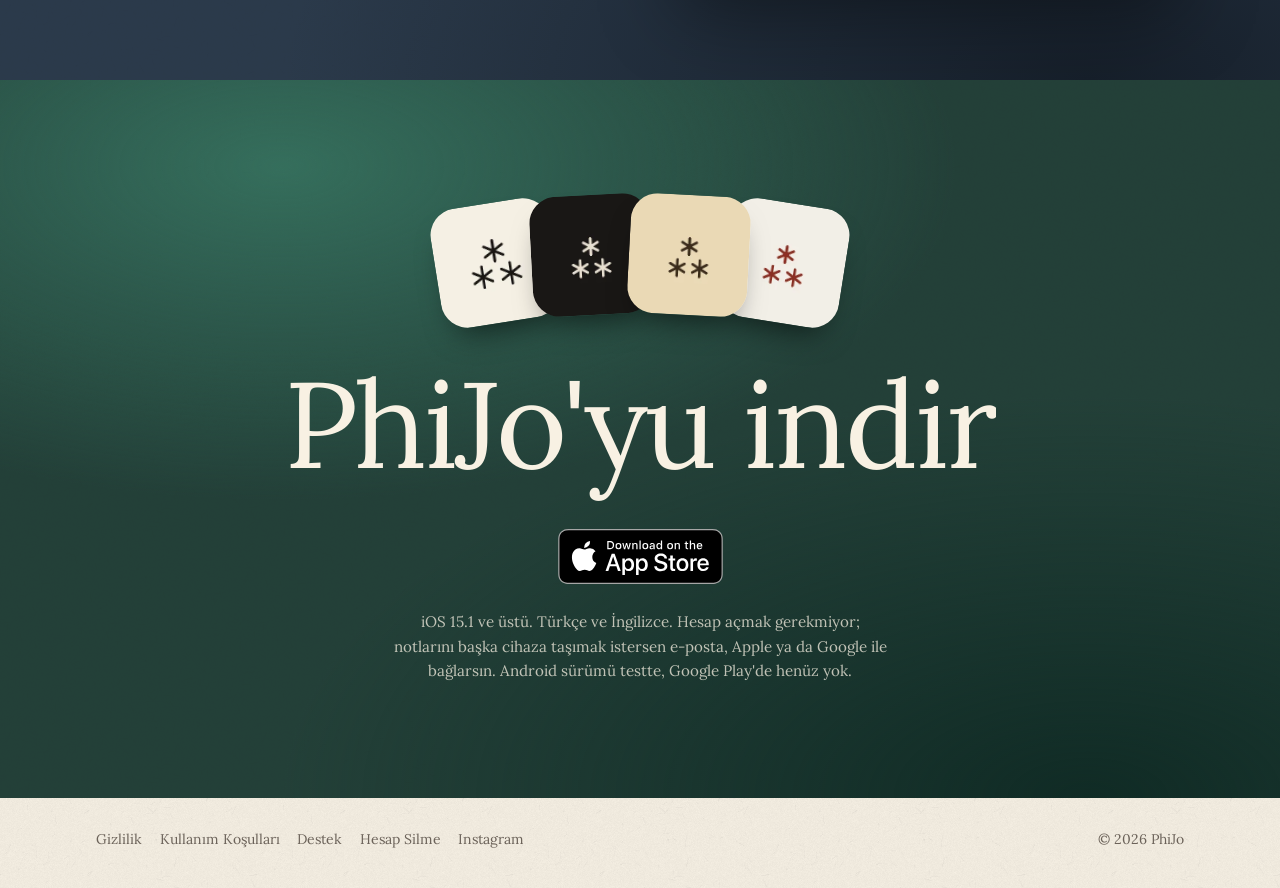
==== commit 48f53278: "feat(site): landing sayfasını yeniden tasarla Hero'da canlı günün sözü, App Store görsellerinin renk" ====
--- a/index.html
+++ b/index.html
@@ -2,226 +2,257 @@
 <html lang="tr">
 <head>
   <meta charset="UTF-8">
-  <meta name="viewport" content="width=device-width, initial-scale=1.0">
-  <title>PhiJo — Her gün bir söz, sessiz bir günlük</title>
-  <meta name="description" content="PhiJo: günlük felsefi ve motive edici sözler, minimalist günlük tutma. Reklamsız, takipsiz. iPhone için.">
-  <link rel="stylesheet" href="style.css">
+  <meta name="viewport" content="width=device-width, initial-scale=1">
+  <title>PhiJo: Her gün bir söz</title>
+  <meta name="description" content="PhiJo her gün tek bir söz gösteren ücretsiz bir iPhone uygulaması. Seneca'dan Yunus Emre'ye 49 yazar, kaynaklarıyla. Ana ekran widget'ı ve günlük de içinde.">
+  <meta name="color-scheme" content="light dark">
+  <meta name="theme-color" content="#F5EFE3" media="(prefers-color-scheme: light)">
+  <meta name="theme-color" content="#1A1715" media="(prefers-color-scheme: dark)">
+  <meta name="apple-itunes-app" content="app-id=6774734669">
+  <link rel="canonical" href="https://alperenkra.github.io/phijo-web/">
+  <link rel="alternate" hreflang="tr" href="https://alperenkra.github.io/phijo-web/">
+  <link rel="alternate" hreflang="en" href="https://alperenkra.github.io/phijo-web/index-en.html">
+  <meta property="og:type" content="website">
+  <meta property="og:title" content="PhiJo: Her gün bir söz">
+  <meta property="og:description" content="Her gün tek bir söz gösteren ücretsiz iPhone uygulaması. Kaynaklarıyla, ana ekran widget'ıyla.">
+  <meta property="og:url" content="https://alperenkra.github.io/phijo-web/">
+  <meta property="og:locale" content="tr_TR">
+  <meta property="og:image" content="https://alperenkra.github.io/phijo-web/assets/og-tr.png">
+  <meta property="og:image:width" content="1200">
+  <meta property="og:image:height" content="630">
+  <meta name="twitter:card" content="summary_large_image">
+  <link rel="icon" type="image/png" href="assets/favicon.png">
+  <link rel="apple-touch-icon" href="assets/apple-touch-icon.png">
   <link rel="preconnect" href="https://fonts.googleapis.com">
   <link rel="preconnect" href="https://fonts.gstatic.com" crossorigin>
-  <link href="https://fonts.googleapis.com/css2?family=Lora:ital,wght@0,400;0,500;0,600;1,400;1,500;1,600&display=swap" rel="stylesheet">
+  <link href="https://fonts.googleapis.com/css2?family=EB+Garamond:ital@1&family=Lora:ital,wght@0,400;0,500;1,400&display=swap" rel="stylesheet">
+  <link rel="stylesheet" href="home.css">
+  <script>document.documentElement.classList.add('js');</script>
 </head>
-<body class="home">
-  <nav class="lang-switch">
-    <a href="index.html" class="active">TR</a>
-    <a href="index-en.html">EN</a>
-  </nav>
-
-  <!-- HERO -->
-  <section class="hero">
-    <div class="hero-inner">
-      <h1 class="brand brand-xl">P H İ J O</h1>
-      <p class="hero-tagline">
-        Her gün bir söz.<br>
-        <span class="muted-italic">Sessiz bir günlük.</span>
-      </p>
-      <div class="hero-divider" aria-hidden="true">·&nbsp;&nbsp;&nbsp;·&nbsp;&nbsp;&nbsp;·</div>
-      <p class="hero-sub">
-        Felsefi ve motive edici sözler.<br>
-        Reklamsız. Takipsiz. Yapay zekasız.
-      </p>
+<body>
+  <header class="top">
+    <a class="corner corner-left" href="#indir" aria-label="İndir"><span>İn</span><span>dir</span></a>
+    <div class="masthead">
+      <h1 class="brand" aria-label="PhiJo">PHIJO</h1>
+      <p class="date" id="date"></p>
     </div>
-    <div class="scroll-hint" aria-hidden="true">↓</div>
-  </section>
-
-  <!-- FEATURED QUOTE (rotates) -->
-  <section class="featured">
-    <div class="featured-inner reveal reveal-blur">
-      <div class="quote-card" id="quoteCard">
-        <p class="quote-text" id="quoteText">
-          “Sorun, yaşamak için az vaktimizin olması değil; çoğunu boşa harcamamızdır.”
-        </p>
-        <p class="quote-attr" id="quoteAttr">
-          — Seneca · De Brevitate Vitae
-        </p>
-      </div>
-      <div class="quote-dots" id="quoteDots" role="tablist"></div>
-    </div>
-  </section>
-
-  <!-- WHAT IS IT -->
-  <section class="explainer">
-    <div class="container">
-      <h2 class="section-title reveal">Nedir?</h2>
-      <div class="feature-grid">
-        <div class="feature reveal" style="--i: 0">
-          <div class="feature-num">i.</div>
-          <h3 class="feature-title">Günde tek söz</h3>
-          <p>
-            Her gün küratörlenmiş bir söz. Sonsuz akış değil;
-            tek bir düşünceyle bir günü açmak.
-          </p>
-        </div>
-        <div class="feature reveal" style="--i: 1">
-          <div class="feature-num">ii.</div>
-          <h3 class="feature-title">Sessiz bir günlük</h3>
-          <p>
-            Sözlere not yaz, yapışkan kâğıt gibi yapıştır.
-            Düşüncen söze bağlı kalır.
-          </p>
-        </div>
-        <div class="feature reveal" style="--i: 2">
-          <div class="feature-num">iii.</div>
-          <h3 class="feature-title">Sana göre</h3>
-          <p>
-            Onboarding'de yaptığın seçimler ve uygulama içindeki davranışlarınla
-            sana özel günlük öneri.
-          </p>
-        </div>
-      </div>
-    </div>
-  </section>
-
-  <!-- PHILOSOPHICAL TYPES -->
-  <section class="types">
-    <div class="container">
-      <h2 class="section-title reveal">8 felsefi tip</h2>
-      <p class="section-sub reveal" style="--i: 1">
-        7 turlu kısa bir testten sonra kendi felsefi türünü keşfedersin.
-        Öneriler tipine göre şekillenir.
-      </p>
-      <div class="types-grid">
-        <article class="type-card reveal" style="--i: 0">
-          <h3>Stoa Bilgesi</h3>
-          <p>Bilgeliği, erdemi ve sabrı önemseyen; dışsal şeylerin gücüne boyun eğmeyen tutum.</p>
-        </article>
-        <article class="type-card reveal" style="--i: 1">
-          <h3>Egzistansiyalist</h3>
-          <p>Hayatın anlamını, özgürlüğü ve yalnız var oluşunu sorgulayan derin bakış.</p>
-        </article>
-        <article class="type-card reveal" style="--i: 2">
-          <h3>Romantik</h3>
-          <p>Sevgi ve geçen zaman üzerine düşünen, kalbi her şeyin merkezinde tutan ruh.</p>
-        </article>
-        <article class="type-card reveal" style="--i: 3">
-          <h3>Cesur Ruh</h3>
-          <p>Cesareti ve özgürlüğü hayatın özü sayan, riski göze alan tavır.</p>
-        </article>
-        <article class="type-card reveal" style="--i: 4">
-          <h3>Tefekkürcü</h3>
-          <p>Yalnızlık, ölümlülük ve bilgelik üzerine sessizce düşünen; içsel huzur arayan.</p>
-        </article>
-        <article class="type-card reveal" style="--i: 5">
-          <h3>Mistik</h3>
-          <p>Sevgi, anlam ve bilgelik üzerinden evrensel bir bağlanmaya inanan.</p>
-        </article>
-        <article class="type-card reveal" style="--i: 6">
-          <h3>Pragmatist</h3>
-          <p>Sabrı, cesareti ve zamanı eyleme dönüştüren; yapıcı ve dirençli olan.</p>
-        </article>
-        <article class="type-card reveal" style="--i: 7">
-          <h3>Lirik Düşünür</h3>
-          <p>Sevgi, ölüm ve zamanın şiirsel dansını izleyen; hayatı estetik bir bütün olarak gören.</p>
-        </article>
-      </div>
-    </div>
-  </section>
-
-  <!-- DOWNLOAD -->
-  <section class="download">
-    <div class="container narrow">
-      <h2 class="section-title reveal">İndir</h2>
-      <p class="section-sub reveal" style="--i: 1">
-        PhiJo iPhone'da ücretsiz. Android sürümü hazırlanıyor.
-      </p>
-      <div class="badges reveal" style="--i: 2">
-        <a class="badge" href="https://apps.apple.com/tr/app/id6774734669" aria-label="PhiJo'yu App Store'dan indir">
-          <span class="badge-prefix">İndir</span>
-          <span class="badge-store">App Store</span>
-        </a>
-        <div class="badge badge-disabled" aria-label="Google Play — yakında">
-          <span class="badge-prefix">Yakında</span>
-          <span class="badge-store">Google Play</span>
-        </div>
-      </div>
-    </div>
-  </section>
-
-  <!-- FOOTER -->
-  <footer class="site-footer">
-    <div class="container">
-      <div class="footer-brand">P H İ J O</div>
-      <nav class="footer-nav">
-        <a href="privacy.html">Gizlilik Politikası</a>
+    <a class="corner corner-right" href="index-en.html" hreflang="en" lang="en" aria-label="English"><span>Eng</span><span>lish</span></a>
+  </header>
+
+  <main>
+    <section class="today">
+      <figure class="today-figure" id="todayFigure" data-state="pending">
+        <p class="today-label" id="todayLabel" data-live="Bugünün sözü">Bir söz</p>
+        <span class="mark" aria-hidden="true">”</span>
+        <blockquote class="today-quote is-long" id="todayQuote">Kışın derinliklerinde, içimde yenilmez bir yaz olduğunu nihayet öğrendim.</blockquote>
+        <figcaption>
+          <p class="today-cite"><span id="todayAuthor">Albert Camus</span><span class="today-source" id="todaySource">, Tipasa'ya Dönüş</span></p>
+          <div class="original" id="todayOriginal">
+            <p class="original-text" id="originalText" lang="fr">Au milieu de l'hiver, j'apprenais enfin qu'il y avait en moi un été invincible.</p>
+            <p class="original-lang" id="originalLang">Fransızca</p>
+          </div>
+        </figcaption>
+      </figure>
+      <div class="today-foot">
+        <p class="lede">PhiJo her gün tek bir söz gösteren ücretsiz bir iPhone uygulaması. Bugün açsan yukarıdaki sözü görürdün.</p>
+        <a class="badge" href="https://apps.apple.com/tr/app/id6774734669"><img src="assets/app-store-badge.svg" width="165" height="55" alt="App Store'dan indir"></a>
+      </div>
+    </section>
+
+    <section class="block ochre" id="widget">
+      <div class="wrap block-grid">
+        <div class="block-text">
+          <h2 class="display">Widget</h2>
+          <p class="lead">Ana ekrana ve kilit ekranına eklenir. Söz, uygulamayı açmasan da her gün kendi kendine değişir. Serin de alt köşede görünür.</p>
+          <p class="lead">Widget'ta günün sözü yerine sana göre seçilen sözü gösterebilirsin. Premium'da kendi sözlerini de.</p>
+        </div>
+        <img class="phone phone-widget" src="assets/phone-widget-tr.webp" width="891" height="1799" loading="lazy" alt="iPhone ana ekranında PhiJo widget'ı: Nietzsche'nin sözü ve 23 günlük seri.">
+      </div>
+    </section>
+
+    <section class="block terracotta" id="akis">
+      <div class="wrap block-grid flip">
+        <div class="block-text">
+          <h2 class="display">Akış</h2>
+          <p class="lead">Günün sözünün altında sana göre seçilmiş bir söz, onun altında da sonu gelmeyen bir akış var. Neyi okuyup neyi geçtiğine göre sıralanır. Bir temaya ya da takip ettiğin yazarlara daraltabilirsin.</p>
+          <p class="fine">Ücretsiz sürümde günde 10 söz, Premium'da sınırsız.</p>
+        </div>
+        <img class="phone" src="assets/phone-feed-tr.webp" width="764" height="1619" loading="lazy" alt="Akış ekranı: Kant'ın sözü, Almanca aslıyla.">
+      </div>
+    </section>
+
+    <section class="block oxblood" id="seri">
+      <div class="wrap block-grid">
+        <div class="block-text">
+          <h2 class="display">Seri</h2>
+          <p class="lead">Uygulamayı açtığın günler takvimde işaretlenir, serin büyür. Bir gün kaçırırsan dondurma hakkın seriyi korur. Seri tablosunda başkalarıyla da kıyaslayabilirsin.</p>
+          <p class="streak-count" aria-hidden="true"><svg class="flame" viewBox="0 0 24 24"><path d="M12 1.8c3.5 4.4 7.2 7.9 7.2 12.6a7.2 7.2 0 0 1-14.4 0c0-4.7 3.7-8.2 7.2-12.6z"/><path class="flame-core" d="M12 12.4c1.5 1.9 3.1 3.1 3.1 5a3.1 3.1 0 0 1-6.2 0c0-1.9 1.6-3.1 3.1-5z"/></svg><span data-to="23">23</span></p>
+        </div>
+        <img class="phone phone-streak" src="assets/phone-streak-tr.webp" width="764" height="1619" loading="lazy" alt="Seri ekranı: 23 günlük seri ve Ekim takvimi.">
+      </div>
+    </section>
+
+    <section class="block sage" id="gunluk">
+      <div class="wrap block-grid flip">
+        <div class="block-text">
+          <h2 class="display">Günlük</h2>
+          <p class="lead">Bir söze not yazınca not, ana ekranda o sözün üstünde yapışkan kâğıt gibi durur. Basılı tutup istediğin yere çekebilirsin. O söz bir daha karşına çıktığında notun yine orada olur.</p>
+          <p class="lead">Bütün notlar Günlük'te tarih sırasıyla durur. İstersen Face ID ya da PIN ile kilitlenir.</p>
+        </div>
+        <div class="sheet" aria-hidden="true">
+          <p class="sheet-quote">Dans eden bir yıldız doğurmak için içinde kaos taşıman gerekir.</p>
+          <p class="sheet-author">Friedrich Nietzsche</p>
+          <div class="sticky">İçimdeki kaosu bir hata değil, bir başlangıç olarak görmeyi öğreniyorum.<span class="sticky-date">31 Mayıs</span></div>
+        </div>
+      </div>
+    </section>
+
+    <section class="block plum" id="tipler">
+      <div class="wrap types-grid">
+        <div>
+          <h2 class="display">Sekiz tip</h2>
+          <p class="lead">İlk açılışta sekiz soru soruluyor, sonunda sekiz felsefi tipten birine yerleşiyorsun. Sana göre sözler buradan başlıyor, sonra beğendiklerine göre değişiyor.</p>
+          <div class="glyphs" role="group" aria-label="Felsefi tipler">
+            <button class="glyph" type="button" aria-pressed="true" aria-label="Stoa Bilgesi" data-name="Stoa Bilgesi" data-desc="Bilgeliği, erdemi ve sabrı önemseyen; dışsal şeylerin gücüne boyun eğmeyen tutum.">❂&#xFE0E;</button>
+            <button class="glyph" type="button" aria-pressed="false" aria-label="Egzistansiyalist" data-name="Egzistansiyalist" data-desc="Hayatın anlamını, özgürlüğü ve yalnız var oluşunu sorgulayan derin bakış.">◌&#xFE0E;</button>
+            <button class="glyph" type="button" aria-pressed="false" aria-label="Romantik" data-name="Romantik" data-desc="Sevgi ve geçen zaman üzerine düşünen, kalbi her şeyin merkezinde tutan ruh.">❦&#xFE0E;</button>
+            <button class="glyph" type="button" aria-pressed="false" aria-label="Cesur Ruh" data-name="Cesur Ruh" data-desc="Cesareti ve özgürlüğü hayatın özü sayan, riski göze alan tavır.">▲&#xFE0E;</button>
+            <button class="glyph" type="button" aria-pressed="false" aria-label="Tefekkürcü" data-name="Tefekkürcü" data-desc="Yalnızlık, ölümlülük ve bilgelik üzerine sessizce düşünen; içsel huzur arayan.">☽&#xFE0E;</button>
+            <button class="glyph" type="button" aria-pressed="false" aria-label="Mistik" data-name="Mistik" data-desc="Sevgi, anlam ve bilgelik üzerinden evrensel bir bağlanmaya inanan.">✶&#xFE0E;</button>
+            <button class="glyph" type="button" aria-pressed="false" aria-label="Pragmatist" data-name="Pragmatist" data-desc="Sabrı, cesareti ve zamanı eyleme dönüştüren; yapıcı ve dirençli olan.">▣&#xFE0E;</button>
+            <button class="glyph" type="button" aria-pressed="false" aria-label="Lirik Düşünür" data-name="Lirik Düşünür" data-desc="Sevgi, ölüm ve zamanın şiirsel dansını izleyen; hayatı estetik bir bütün olarak gören.">❧&#xFE0E;</button>
+          </div>
+          <div class="type-panel" id="typePanel">
+            <h3 class="type-name" id="typeName">Stoa Bilgesi</h3>
+            <p class="type-desc" id="typeDesc">Bilgeliği, erdemi ve sabrı önemseyen; dışsal şeylerin gücüne boyun eğmeyen tutum.</p>
+          </div>
+        </div>
+        <span class="type-big" id="typeBig" aria-hidden="true">❂&#xFE0E;</span>
+      </div>
+    </section>
+
+    <section class="block charcoal" id="kaynaklar">
+      <div class="wrap sources">
+        <h2 class="display">Sözün aslı</h2>
+        <p class="lead">Sözler elle seçiliyor. Kaynağı belirsiz, internette elden ele dolaşan alıntıları almamaya çalışıyoruz. Ekim 2026 itibarıyla 287 söz var; 226'sının yanında yazıldığı dildeki metni de duruyor.</p>
+        <ul class="spec">
+          <li>
+            <p class="spec-orig" lang="la">Non exiguum temporis habemus, sed multum perdidimus.</p>
+            <div class="spec-meta">
+              <p class="spec-trans">Sorun, yaşamak için az vaktimizin olması değil; çoğunu boşa harcamamızdır.</p>
+              <p class="spec-ref">Seneca, De Brevitate Vitae 1.3</p>
+            </div>
+          </li>
+          <li>
+            <p class="spec-orig" lang="el">Περιγράψας ἑαυτὸν τῷ παρόντι</p>
+            <div class="spec-meta">
+              <p class="spec-trans">Kendini şimdiki zamanla sınırla.</p>
+              <p class="spec-ref">Marcus Aurelius, Düşünceler VII.29</p>
+            </div>
+          </li>
+          <li>
+            <p class="spec-orig" lang="de">Habe Mut, dich deines eigenen Verstandes zu bedienen!</p>
+            <div class="spec-meta">
+              <p class="spec-trans">Kendi aklını kullanma cesaretini göster!</p>
+              <p class="spec-ref">Immanuel Kant, Was ist Aufklärung? (1784)</p>
+            </div>
+          </li>
+        </ul>
+      </div>
+    </section>
+
+    <section class="wrap paper-section" id="yazarlar">
+      <h2 class="display">49 yazar</h2>
+      <ul class="authors"><li>Albert Camus</li> <li>Alfred Tennyson</li> <li>Aristoteles</li> <li>Arthur Schopenhauer</li> <li>Aziz Augustinus</li> <li>Blaise Pascal</li> <li>Carl Gustav Jung</li> <li>Cicero</li> <li>Dante Alighieri</li> <li>Emily Dickinson</li> <li>Epiktetos</li> <li>Epikuros</li> <li>Friedrich Nietzsche</li> <li>Fyodor Dostoyevski</li> <li>George Eliot</li> <li>Halil Cibran</li> <li>Henry David Thoreau</li> <li>Herakleitos</li> <li>Horatius</li> <li>Immanuel Kant</li> <li>Johann Wolfgang von Goethe</li> <li>Julius Caesar</li> <li>Konfüçyüs</li> <li>La Rochefoucauld</li> <li>Lev Tolstoy</li> <li>Marcus Aurelius</li> <li>Mevlânâ Celâleddîn-i Rûmî</li> <li>Michel de Montaigne</li> <li>Mustafa Kemal Atatürk</li> <li>Oscar Wilde</li> <li>Ovidius</li> <li>Platon</li> <li>Publilius Syrus</li> <li>Rabindranath Tagore</li> <li>Rainer Maria Rilke</li> <li>Ralph Waldo Emerson</li> <li>Sâdî-i Şîrâzî</li> <li>Seneca</li> <li>Sofokles</li> <li>Søren Kierkegaard</li> <li>Sun Tzu</li> <li>Vergilius</li> <li>Victor Hugo</li> <li>Viktor Frankl</li> <li>Voltaire</li> <li>Walt Whitman</li> <li>William Blake</li> <li>William Shakespeare</li> <li>Yunus Emre</li></ul>
+    </section>
+
+    <section class="wrap plans-section" id="fiyat">
+      <div class="plans">
+        <div class="plan">
+          <h3>Ücretsiz</h3>
+          <ul>
+            <li>Günün sözü</li>
+            <li>Sana göre günde 1 söz</li>
+            <li>Akışta günde 10 söz</li>
+            <li>Ana ekran ve kilit ekranı widget'ı</li>
+            <li>Seri ve seri tablosu</li>
+            <li>Günlük ve kilidi</li>
+            <li>Favoriler, yazar ve tema takibi</li>
+            <li>Son 3 günün sözleri</li>
+          </ul>
+        </div>
+        <div class="plan plan-premium">
+          <h3>Premium</h3>
+          <ul>
+            <li>Sınırsız akış</li>
+            <li>Sana göre günde 3 söz, derin profil analizi</li>
+            <li>Son 30 günün sözleri</li>
+            <li>Kendi sözlerin</li>
+            <li>Kişisel özet, günlüğü dışa aktarma</li>
+            <li>Bütün yazı tipleri ve boyutları</li>
+            <li>Widget stilleri ve kendi metnin</li>
+            <li>Paylaşım stilleri, uygulama simgeleri</li>
+            <li>Güne 3 bildirim saati</li>
+          </ul>
+        </div>
+      </div>
+      <p class="plans-note">Premium yıllık abonelik (7 gün ücretsiz deneme) ya da tek seferlik ömür boyu ödeme olarak alınır. İki sürümde de reklam yok.</p>
+    </section>
+
+    <section class="block slate" id="iletisim">
+      <div class="wrap contact-grid">
+        <div>
+          <h2 class="display">Bize yaz</h2>
+          <p class="lead">Hata, öneri ya da yanlış bulduğun bir atıf varsa doğrudan buraya yazabilirsin. PhiJo'yu Türkiye'den Alperen Kara yapıyor.</p>
+          <div class="contact-actions">
+            <a class="contact-btn contact-btn-primary" href="mailto:phijo.app@gmail.com?subject=PhiJo">Mail yaz</a>
+            <button class="contact-btn" type="button" id="copyMail" data-mail="phijo.app@gmail.com" data-done="Kopyalandı">Adresi kopyala</button>
+          </div>
+        </div>
+        <div class="envelope" id="envelope">
+          <div class="env-back"></div>
+          <div class="env-flap" aria-hidden="true">
+            <div class="env-flap-shape"></div>
+            <span class="env-seal">⁂</span>
+          </div>
+          <div class="letter">
+            <img class="stamp" src="assets/icon.webp" width="240" height="240" loading="lazy" alt="">
+            <p class="letter-hello">Merhaba PhiJo,</p>
+            <a class="letter-mail" href="mailto:phijo.app@gmail.com?subject=PhiJo">phijo.app@gmail.com</a>
+          </div>
+          <div class="env-front"></div>
+          <div class="env-bottom"></div>
+        </div>
+      </div>
+    </section>
+
+    <section class="block teal" id="indir">
+      <div class="wrap closing">
+        <div class="icons" aria-hidden="true">
+          <img src="assets/icon.webp" width="240" height="240" loading="lazy" alt="">
+          <img src="assets/icon-dark.webp" width="240" height="240" loading="lazy" alt="">
+          <img src="assets/icon-sepia.webp" width="240" height="240" loading="lazy" alt="">
+          <img src="assets/icon-ink.webp" width="240" height="240" loading="lazy" alt="">
+        </div>
+        <h2 class="display">PhiJo'yu indir</h2>
+        <a class="badge" href="https://apps.apple.com/tr/app/id6774734669"><img src="assets/app-store-badge.svg" width="165" height="55" alt="App Store'dan indir"></a>
+        <p class="fine">iOS 15.1 ve üstü. Türkçe ve İngilizce. Hesap açmak gerekmiyor; notlarını başka cihaza taşımak istersen e-posta, Apple ya da Google ile bağlarsın. Android sürümü testte, Google Play'de henüz yok.</p>      </div>
+    </section>
+  </main>
+
+  <footer class="foot">
+    <div class="wrap">
+      <nav class="foot-nav" aria-label="Site">
+        <a href="privacy.html">Gizlilik</a>
+        <a href="terms.html">Kullanım Koşulları</a>
         <a href="support.html">Destek</a>
-        <a href="index-en.html">English</a>
+        <a href="delete-account.html">Hesap Silme</a>
+        <a href="https://www.instagram.com/phijoapp/" rel="noopener">Instagram</a>
       </nav>
-      <p class="footer-meta">
-        Geliştirici: Alperen Kara · Türkiye<br>
-        İletişim: <span class="email">phijo.app@gmail.com</span>
-      </p>
-      <p class="footer-copy">&copy; 2026 PhiJo</p>
+      <p class="foot-copy">&copy; 2026 PhiJo</p>
     </div>
   </footer>
 
-  <script>
-    // Scroll reveal — IntersectionObserver
-    (function () {
-      var els = document.querySelectorAll('.reveal');
-      if (!('IntersectionObserver' in window)) {
-        els.forEach(function (el) { el.classList.add('in'); });
-        return;
-      }
-      var io = new IntersectionObserver(function (entries) {
-        entries.forEach(function (e) {
-          if (e.isIntersecting) {
-            e.target.classList.add('in');
-            io.unobserve(e.target);
-          }
-        });
-      }, { threshold: 0.15, rootMargin: '0px 0px -60px 0px' });
-      els.forEach(function (el) { io.observe(el); });
-    })();
-
-    // Rotating featured quote
-    (function () {
-      var quotes = [
-        { text: '“Sorun, yaşamak için az vaktimizin olması değil; çoğunu boşa harcamamızdır.”', attr: '— Seneca · De Brevitate Vitae' },
-        { text: '“Karakter, insanın kaderidir.”', attr: '— Herakleitos · Fr. DK B119' },
-        { text: '“Bilgeliğin mutlu bir yaşam için sunduğu armağanlar içinde en büyüğü dostluktur.”', attr: '— Epikuros · Vatikan Özdeyişleri' },
-        { text: '“Yara, ışığın sana girdiği yerdir.”', attr: '— Mevlânâ' }
-      ];
-      var idx = 0;
-      var textEl = document.getElementById('quoteText');
-      var attrEl = document.getElementById('quoteAttr');
-      var cardEl = document.getElementById('quoteCard');
-      var dotsEl = document.getElementById('quoteDots');
-      if (!textEl || !attrEl || !cardEl || !dotsEl) return;
-
-      function renderDots() {
-        dotsEl.innerHTML = '';
-        for (var i = 0; i < quotes.length; i++) {
-          var d = document.createElement('button');
-          d.className = 'quote-dot' + (i === idx ? ' active' : '');
-          d.setAttribute('role', 'tab');
-          d.setAttribute('aria-label', 'Söz ' + (i + 1));
-          (function (target) {
-            d.addEventListener('click', function () { show(target); });
-          })(i);
-          dotsEl.appendChild(d);
-        }
-      }
-      function show(i) {
-        idx = (i + quotes.length) % quotes.length;
-        cardEl.classList.remove('fade-in');
-        void cardEl.offsetWidth;
-        textEl.textContent = quotes[idx].text;
-        attrEl.textContent = quotes[idx].attr;
-        cardEl.classList.add('fade-in');
-        renderDots();
-      }
-      renderDots();
-      setInterval(function () { show(idx + 1); }, 6500);
-    })();
-  </script>
+  <script src="home.js" defer></script>
 </body>
 </html>
--- a/home.css
+++ b/home.css
@@ -0,0 +1,1023 @@
+/* PhiJo landing. Legal and support pages use style.css.
+   Block colors come from the App Store screenshots (marketing/screenshots/render.mjs).
+   Italic is reserved for quoted words. */
+
+:root {
+  --paper: #F5EFE3;
+  --ink: #1A1715;
+  --ink-soft: #3D352E;
+  --muted: #6B6259;
+  --accent: #7A5C36;
+  --line: rgba(26, 23, 21, 0.16);
+  --card: #2A1C13;
+  --cream: #F8F1E3;
+  --gold: #E6C896;
+  --grain-opacity: 0.32;
+  --serif: 'Lora', 'EB Garamond', Georgia, 'Times New Roman', serif;
+  --gutter: clamp(1.25rem, 5vw, 3.5rem);
+}
+
+@media (prefers-color-scheme: dark) {
+  :root {
+    --paper: #1A1715;
+    --ink: #F5EFE3;
+    --ink-soft: #DDD4C5;
+    --muted: #AFA494;
+    --accent: #C9A878;
+    --line: rgba(245, 239, 227, 0.18);
+    --card: #2E2620;
+    --grain-opacity: 0.06;
+  }
+}
+
+* { box-sizing: border-box; margin: 0; padding: 0; }
+
+html {
+  -webkit-text-size-adjust: 100%;
+  background: var(--paper);
+}
+
+body {
+  position: relative;
+  background: var(--paper);
+  color: var(--ink);
+  font-family: var(--serif);
+  font-size: 1.0625rem;
+  line-height: 1.6;
+  overflow-x: clip;
+  -webkit-font-smoothing: antialiased;
+  -moz-osx-font-smoothing: grayscale;
+}
+
+/* The app's own paper texture */
+body::before {
+  content: '';
+  position: absolute;
+  inset: 0;
+  background: url('assets/paper-grain.webp') 0 0 / 256px;
+  opacity: var(--grain-opacity);
+  pointer-events: none;
+}
+
+body > * { position: relative; }
+
+a {
+  color: inherit;
+  text-decoration-thickness: 1px;
+  text-underline-offset: 0.18em;
+}
+
+:focus-visible {
+  outline: 2px solid var(--gold);
+  outline-offset: 3px;
+  border-radius: 3px;
+}
+
+img { display: block; max-width: 100%; height: auto; }
+
+.wrap {
+  max-width: 1200px;
+  margin-inline: auto;
+  padding-inline: var(--gutter);
+}
+
+.display {
+  font-weight: 400;
+  font-size: clamp(3.5rem, 9.5vw, 8rem);
+  line-height: 1;
+  letter-spacing: -0.025em;
+}
+
+.lead {
+  max-width: 31rem;
+  margin-top: clamp(1.25rem, 2.5vw, 2rem);
+  font-size: clamp(1.15rem, 1.7vw, 1.375rem);
+  line-height: 1.5;
+  text-wrap: pretty;
+}
+
+.lead + .lead { margin-top: 0.9rem; }
+
+.fine {
+  max-width: 31rem;
+  margin-top: 1.1rem;
+  font-size: 0.95rem;
+  opacity: 0.75;
+  text-wrap: pretty;
+}
+
+.badge { display: inline-block; border-radius: 7px; transition: transform 0.25s ease; }
+.badge:hover { transform: translateY(-2px); }
+.badge img { width: 165px; height: 55px; }
+
+/* ---------- Header: the app's syllable corners ---------- */
+
+.top {
+  display: grid;
+  grid-template-columns: 1fr auto 1fr;
+  align-items: start;
+  padding: clamp(1rem, 3vw, 1.75rem) clamp(1rem, 4vw, 2.5rem) 0;
+}
+
+.corner {
+  display: inline-flex;
+  flex-direction: column;
+  min-width: 44px;
+  min-height: 44px;
+  font-size: 0.72rem;
+  line-height: 1.45;
+  letter-spacing: 0.3em;
+  text-transform: uppercase;
+  text-decoration: none;
+  color: var(--muted);
+}
+
+.corner:hover { color: var(--ink); }
+.corner-left { justify-self: start; }
+.corner-right { justify-self: end; text-align: right; }
+
+.masthead { text-align: center; }
+
+.brand {
+  font-size: 1.15rem;
+  font-weight: 400;
+  letter-spacing: 0.42em;
+  padding-left: 0.42em;
+  color: var(--ink-soft);
+}
+
+.date {
+  font-size: 0.82rem;
+  letter-spacing: 0.06em;
+  color: var(--muted);
+  min-height: 1.4em;
+}
+
+/* ---------- Today's quote ---------- */
+
+.today {
+  min-height: 86svh;
+  display: flex;
+  flex-direction: column;
+  align-items: center;
+  justify-content: center;
+  text-align: center;
+  padding: clamp(2rem, 5vh, 3.5rem) var(--gutter) clamp(3rem, 7vh, 4.5rem);
+}
+
+.today-figure {
+  max-width: 66rem;
+  width: 100%;
+  transition: opacity 0.5s ease;
+}
+
+.js .today-figure[data-state='pending'] { opacity: 0; }
+
+.today-label {
+  font-size: 0.95rem;
+  color: var(--muted);
+}
+
+.mark {
+  display: block;
+  height: 0.62em;
+  margin-top: 0.75rem;
+  font-size: clamp(4rem, 8vw, 6.5rem);
+  line-height: 1;
+  font-weight: 500;
+  color: #B08A5E;
+}
+
+.today-quote {
+  font-style: italic;
+  font-size: clamp(2.25rem, 6vw, 5rem);
+  line-height: 1.16;
+  letter-spacing: -0.012em;
+  text-wrap: balance;
+}
+
+.today-quote.is-long {
+  font-size: clamp(1.75rem, 4.2vw, 3.4rem);
+  line-height: 1.24;
+}
+
+.today-cite {
+  margin-top: clamp(1.25rem, 3vh, 2rem);
+  font-size: 1.1rem;
+  color: var(--ink-soft);
+}
+
+.today-source { color: var(--muted); }
+
+.original { margin-top: 1rem; }
+.original[hidden] { display: none; }
+
+.original-text {
+  font-style: italic;
+  font-size: clamp(1rem, 1.6vw, 1.2rem);
+  color: var(--ink-soft);
+  text-wrap: balance;
+}
+
+.original-lang {
+  font-size: 0.85rem;
+  color: var(--accent);
+}
+
+.today-foot {
+  margin-top: clamp(1.75rem, 4vh, 2.75rem);
+  display: flex;
+  flex-direction: column;
+  align-items: center;
+  gap: 1.25rem;
+}
+
+.lede {
+  max-width: 33rem;
+  font-size: 1.1rem;
+  color: var(--ink-soft);
+  text-wrap: pretty;
+}
+
+/* ---------- Color blocks ---------- */
+
+.block {
+  --base: #4a3322;
+  --glow: #7a5635;
+  --deep: #281a10;
+  position: relative;
+  overflow: clip;
+  color: var(--cream);
+  background:
+    radial-gradient(85% 75% at 22% 12%, var(--glow) 0%, transparent 62%),
+    radial-gradient(90% 80% at 85% 100%, var(--deep) 0%, transparent 70%),
+    var(--base);
+}
+
+.block::before {
+  content: '';
+  position: absolute;
+  inset: 0;
+  background: url('assets/paper-grain.webp') 0 0 / 256px;
+  opacity: 0.1;
+  mix-blend-mode: overlay;
+  pointer-events: none;
+}
+
+.block > * { position: relative; }
+
+.terracotta { --base: #8a4a2c; --glow: #b8703f; --deep: #4f2817; }
+.ochre { --base: #6b4a1d; --glow: #9a6d29; --deep: #3a2710; }
+.oxblood { --base: #6a2a22; --glow: #94402f; --deep: #351310; }
+.sage { --base: #33402e; --glow: #516440; --deep: #1a2216; }
+.plum { --base: #43304c; --glow: #6c4d7a; --deep: #241729; }
+.charcoal { --base: #2f2922; --glow: #4d4030; --deep: #16120d; }
+.teal { --base: #234038; --glow: #356f5d; --deep: #102b25; }
+.slate { --base: #2b3a4b; --glow: #445a72; --deep: #161f2a; }
+
+.block-grid {
+  display: grid;
+  grid-template-columns: minmax(0, 1.1fr) minmax(0, 0.9fr);
+  gap: clamp(2rem, 5vw, 5rem);
+  padding-top: clamp(4rem, 8vw, 7rem);
+}
+
+.block-text { padding-bottom: clamp(3.5rem, 7vw, 6rem); }
+
+.flip > .block-text { order: 2; }
+
+.phone {
+  --pw: clamp(270px, 29vw, 380px);
+  --crop: 0.62;
+  width: var(--pw);
+  justify-self: center;
+  align-self: end;
+  margin-bottom: calc(var(--pw) * var(--crop) * -1);
+  filter: drop-shadow(0 28px 44px rgba(0, 0, 0, 0.48));
+}
+
+.phone-widget { width: calc(var(--pw) * 1.166); --crop: 0.82; }
+.phone-streak { --crop: 0.28; }
+
+/* ---------- Journal ---------- */
+
+.sheet {
+  position: relative;
+  justify-self: center;
+  align-self: center;
+  width: min(100%, 27rem);
+  margin-bottom: clamp(5rem, 8vw, 7rem);
+  padding: clamp(2rem, 4vw, 3rem) clamp(1.5rem, 3vw, 2.5rem) clamp(9rem, 15vw, 11rem);
+  background: #F5EFE3;
+  color: #1A1715;
+  border-radius: 4px;
+  text-align: center;
+  box-shadow: 0 34px 60px -26px rgba(0, 0, 0, 0.65);
+}
+
+.sheet-quote {
+  font-style: italic;
+  font-size: clamp(1.45rem, 2.6vw, 1.95rem);
+  line-height: 1.28;
+  text-wrap: balance;
+}
+
+.sheet-author {
+  margin-top: 0.7rem;
+  font-size: 0.95rem;
+  color: #6B6259;
+}
+
+.sticky {
+  --tilt: -3deg;
+  position: absolute;
+  left: clamp(-1.5rem, -2vw, -0.5rem);
+  bottom: clamp(-3.5rem, -4vw, -2rem);
+  width: 86%;
+  padding: 1.5rem 1.35rem 1rem;
+  background: #E8DBA9;
+  color: #3A3220;
+  font-size: clamp(1.02rem, 1.5vw, 1.15rem);
+  line-height: 1.4;
+  text-align: left;
+  transform: rotate(var(--tilt));
+  box-shadow: 0 20px 28px -14px rgba(0, 0, 0, 0.6);
+}
+
+.sticky::before {
+  content: '';
+  position: absolute;
+  top: -0.7rem;
+  left: 38%;
+  width: 5rem;
+  height: 1.4rem;
+  background: rgba(255, 252, 240, 0.6);
+  transform: rotate(1.5deg);
+}
+
+.sticky-date {
+  display: block;
+  margin-top: 0.5rem;
+  font-size: 0.78rem;
+  opacity: 0.7;
+}
+
+/* ---------- Types ---------- */
+
+.types-grid {
+  display: grid;
+  grid-template-columns: minmax(0, 1.25fr) minmax(0, 0.75fr);
+  gap: clamp(1rem, 4vw, 4rem);
+  align-items: center;
+  padding-block: clamp(4rem, 8vw, 7rem);
+}
+
+.glyphs {
+  display: flex;
+  flex-wrap: wrap;
+  gap: 0.35rem;
+  margin-top: clamp(1.75rem, 3.5vw, 2.75rem);
+}
+
+.glyph {
+  width: 3.25rem;
+  height: 3.25rem;
+  border: 1px solid rgba(248, 241, 227, 0.26);
+  border-radius: 50%;
+  background: none;
+  color: var(--cream);
+  font-family: 'Apple Symbols', 'Segoe UI Symbol', var(--serif);
+  font-size: 1.35rem;
+  line-height: 1;
+  cursor: pointer;
+  transition: background 0.2s ease, color 0.2s ease, transform 0.25s ease;
+}
+
+.glyph:hover { transform: translateY(-2px); border-color: var(--gold); }
+
+.glyph[aria-pressed='true'] {
+  background: var(--gold);
+  border-color: var(--gold);
+  color: #241729;
+}
+
+.type-panel { margin-top: 1.5rem; min-height: 8rem; }
+
+.type-name {
+  font-weight: 400;
+  font-size: clamp(1.75rem, 3.2vw, 2.5rem);
+  line-height: 1.2;
+}
+
+.type-desc {
+  margin-top: 0.4rem;
+  max-width: 30rem;
+  font-size: 1.05rem;
+  opacity: 0.85;
+  text-wrap: pretty;
+}
+
+.type-big {
+  display: block;
+  text-align: center;
+  font-family: 'Apple Symbols', 'Segoe UI Symbol', var(--serif);
+  font-size: clamp(9rem, 24vw, 21rem);
+  line-height: 1;
+  color: var(--gold);
+}
+
+.swap { animation: swap 0.5s cubic-bezier(0.22, 1, 0.36, 1); }
+
+@keyframes swap {
+  from { opacity: 0; transform: translateY(8px) scale(0.97); }
+  to { opacity: 1; transform: none; }
+}
+
+/* ---------- Sources ---------- */
+
+.sources { padding-block: clamp(4rem, 8vw, 7rem); }
+
+.spec {
+  list-style: none;
+  margin-top: clamp(2.5rem, 5vw, 4rem);
+}
+
+.spec li {
+  padding-block: clamp(1.5rem, 3.2vw, 2.5rem);
+  border-top: 1px solid rgba(248, 241, 227, 0.2);
+}
+
+.spec-orig {
+  font-style: italic;
+  font-size: clamp(1.9rem, 5.2vw, 4.5rem);
+  line-height: 1.12;
+  letter-spacing: -0.012em;
+  text-wrap: balance;
+}
+
+.spec-meta {
+  display: flex;
+  flex-wrap: wrap;
+  justify-content: space-between;
+  gap: 0.25rem 2rem;
+  margin-top: 0.9rem;
+}
+
+.spec-trans { font-size: 1.05rem; }
+
+.spec-ref {
+  font-size: 0.95rem;
+  color: var(--gold);
+}
+
+/* ---------- Authors ---------- */
+
+.paper-section { padding-block: clamp(4rem, 8vw, 7rem); }
+
+.authors {
+  list-style: none;
+  margin-top: clamp(1.75rem, 3.5vw, 3rem);
+  font-size: clamp(1.4rem, 3vw, 2.35rem);
+  line-height: 1.38;
+  letter-spacing: -0.005em;
+  text-wrap: pretty;
+}
+
+.authors li { display: inline; }
+
+.authors li:not(:last-child)::after {
+  content: ' · ';
+  color: #B08A5E;
+}
+
+/* ---------- Free and Premium ---------- */
+
+.plans-section { padding-block: 0 clamp(4rem, 8vw, 7rem); }
+
+.plans {
+  display: grid;
+  grid-template-columns: repeat(2, minmax(0, 1fr));
+  gap: clamp(1rem, 2vw, 1.5rem);
+  align-items: stretch;
+}
+
+.plan {
+  padding: clamp(1.5rem, 3vw, 2.5rem);
+  border-radius: 1.5rem;
+  border: 1px solid var(--line);
+}
+
+.plan-premium {
+  background: var(--card);
+  border-color: transparent;
+  color: var(--cream);
+}
+
+.plan h3 {
+  font-weight: 400;
+  font-size: clamp(1.75rem, 3vw, 2.5rem);
+  line-height: 1.15;
+  margin-bottom: 1.1rem;
+}
+
+.plan-premium h3 { color: var(--gold); }
+
+.plan ul { list-style: none; }
+
+.plan li {
+  padding-block: 0.55rem;
+  border-top: 1px solid var(--line);
+  line-height: 1.4;
+}
+
+.plan-premium li { border-top-color: rgba(248, 241, 227, 0.18); }
+
+.plans-note {
+  margin-top: 1.25rem;
+  color: var(--muted);
+  text-wrap: pretty;
+}
+
+/* ---------- Closing ---------- */
+
+.closing {
+  padding-block: clamp(4.5rem, 9vw, 8rem);
+  text-align: center;
+}
+
+.icons {
+  display: flex;
+  justify-content: center;
+  margin-bottom: clamp(2rem, 4vw, 3rem);
+}
+
+.icons img {
+  width: clamp(4.25rem, 10vw, 7.5rem);
+  height: auto;
+  margin-inline: clamp(-0.7rem, -1vw, -0.4rem);
+  border-radius: 22.5%;
+  box-shadow: 0 18px 30px -14px rgba(0, 0, 0, 0.6);
+  transition: transform 0.35s cubic-bezier(0.22, 1, 0.36, 1);
+}
+
+.icons img:nth-child(1) { transform: rotate(-9deg) translateY(8px); }
+.icons img:nth-child(2) { transform: rotate(-3deg); z-index: 1; }
+.icons img:nth-child(3) { transform: rotate(3deg); z-index: 1; }
+.icons img:nth-child(4) { transform: rotate(9deg) translateY(8px); }
+.icons:hover img { transform: none; }
+
+.closing .lead,
+.closing .fine { margin-inline: auto; }
+
+.closing .badge { margin-top: clamp(2rem, 3.5vw, 3rem); }
+
+.maker {
+  margin-top: clamp(2.5rem, 5vw, 4rem);
+  padding-top: 1.75rem;
+  border-top: 1px solid rgba(248, 241, 227, 0.2);
+}
+
+/* ---------- Contact: an envelope that opens ---------- */
+
+.contact-grid {
+  display: grid;
+  grid-template-columns: minmax(0, 1fr) minmax(0, 1fr);
+  gap: clamp(2.5rem, 5vw, 5rem);
+  align-items: center;
+  padding-block: clamp(4.5rem, 8vw, 7rem);
+}
+
+.contact-actions {
+  display: flex;
+  flex-wrap: wrap;
+  gap: 0.75rem;
+  margin-top: clamp(1.5rem, 3vw, 2.25rem);
+}
+
+.contact-btn {
+  display: inline-flex;
+  align-items: center;
+  justify-content: center;
+  min-height: 48px;
+  padding: 0.6rem 1.5rem;
+  border: 1px solid rgba(248, 241, 227, 0.4);
+  border-radius: 999px;
+  background: none;
+  color: var(--cream);
+  font: inherit;
+  font-size: 1rem;
+  text-decoration: none;
+  cursor: pointer;
+  transition: background 0.2s ease, color 0.2s ease, border-color 0.2s ease, transform 0.25s ease;
+}
+
+.contact-btn:hover { transform: translateY(-2px); border-color: var(--cream); }
+
+.contact-btn-primary {
+  background: var(--cream);
+  border-color: var(--cream);
+  color: #1F2A36;
+}
+
+.contact-btn[data-copied] {
+  background: var(--gold);
+  border-color: var(--gold);
+  color: #1F2A36;
+}
+
+.envelope {
+  --env-w: min(100%, 31rem);
+  position: relative;
+  width: var(--env-w);
+  aspect-ratio: 3 / 2;
+  justify-self: center;
+  margin-top: clamp(9.5rem, 15vw, 12rem);
+  perspective: 1400px;
+  filter: drop-shadow(0 34px 40px rgba(0, 0, 0, 0.42));
+}
+
+.env-back,
+.env-front,
+.env-bottom {
+  position: absolute;
+  inset: 0;
+  border-radius: 6px;
+}
+
+.env-back { background: #BFB29A; z-index: 1; }
+
+.env-front {
+  z-index: 4;
+  background: #E4D8C0;
+  clip-path: polygon(0 0, 50% 54%, 100% 0, 100% 100%, 0 100%);
+  pointer-events: none;
+}
+
+.env-bottom {
+  z-index: 5;
+  background: #EFE5D1;
+  clip-path: polygon(0 100%, 50% 46%, 100% 100%);
+  pointer-events: none;
+}
+
+.env-flap {
+  position: absolute;
+  inset: 0 0 auto;
+  height: 58%;
+  z-index: 2;
+  transform: rotateX(180deg);
+  transform-origin: 50% 0;
+  transform-style: preserve-3d;
+}
+
+.env-flap-shape {
+  position: absolute;
+  inset: 0;
+  background: #D8CBB1;
+  clip-path: polygon(0 0, 100% 0, 50% 100%);
+}
+
+.env-seal {
+  position: absolute;
+  left: 50%;
+  bottom: -6%;
+  width: 19%;
+  aspect-ratio: 1;
+  translate: -50% 0;
+  display: grid;
+  place-items: center;
+  border-radius: 50%;
+  background: radial-gradient(circle at 35% 30%, #A64B3A, #70261D 72%);
+  box-shadow: 0 3px 8px rgba(0, 0, 0, 0.4), inset 0 0 0 3px rgba(0, 0, 0, 0.12);
+  color: #EBC9A6;
+  font-size: clamp(1.1rem, 2.6vw, 1.75rem);
+  line-height: 1;
+  backface-visibility: hidden;
+}
+
+.letter {
+  position: absolute;
+  left: 5%;
+  right: 5%;
+  bottom: 5%;
+  height: 88%;
+  z-index: 3;
+  padding: clamp(1rem, 2.4vw, 1.6rem) clamp(1rem, 2.6vw, 1.75rem);
+  background: #F8F1E3;
+  color: #1A1715;
+  border-radius: 3px;
+  transform: translateY(-60%);
+  transition: transform 0.45s cubic-bezier(0.22, 1, 0.36, 1);
+}
+
+.envelope:hover .letter { transform: translateY(-64%); }
+
+/* Ruled lines, waiting to be written on */
+.letter::after {
+  content: '';
+  position: absolute;
+  inset: 44% clamp(1rem, 2.6vw, 1.75rem) 0;
+  background: repeating-linear-gradient(
+    to bottom,
+    rgba(26, 23, 21, 0.13) 0 1px,
+    transparent 1px clamp(1.35rem, 3vw, 1.9rem)
+  );
+  pointer-events: none;
+}
+
+.letter-hello {
+  font-style: italic;
+  font-size: clamp(1rem, 2vw, 1.25rem);
+  line-height: 1.3;
+  padding-right: 22%;
+}
+
+.letter-mail {
+  display: inline-block;
+  margin-top: clamp(0.35rem, 1vw, 0.6rem);
+  font-size: clamp(1.15rem, 2.55vw, 1.75rem);
+  line-height: 1.25;
+  letter-spacing: -0.01em;
+  color: #70261D;
+  text-underline-offset: 0.16em;
+}
+
+.stamp {
+  position: absolute;
+  top: clamp(0.65rem, 1.6vw, 1rem);
+  right: clamp(0.65rem, 1.6vw, 1rem);
+  width: 16%;
+  padding: 6px;
+  background: #fff;
+  rotate: 4deg;
+  /* Perforated edge: holes tile across, a solid center keeps the icon whole */
+  --hole: radial-gradient(circle, transparent 1.7px, #000 2px) -3px -3px / 7px 7px;
+  --center: linear-gradient(#000 0 0) center / calc(100% - 8px) calc(100% - 8px) no-repeat;
+  -webkit-mask: var(--hole), var(--center);
+  mask: var(--hole), var(--center);
+}
+
+/* Sealed until it scrolls into view, then: flap, then letter. */
+.motion .envelope:not(.in) .env-flap { transform: none; z-index: 6; }
+.motion .envelope:not(.in) .letter { transform: none; }
+
+.motion .env-flap {
+  transition:
+    transform 0.9s cubic-bezier(0.45, 0, 0.2, 1) 0.2s,
+    z-index 0s linear 0.65s;
+}
+
+.motion .envelope.in .letter {
+  transition: transform 1s cubic-bezier(0.2, 1.1, 0.35, 1) 0.95s;
+}
+
+.motion .envelope.opened .letter {
+  transition: transform 0.45s cubic-bezier(0.22, 1, 0.36, 1);
+}
+
+/* ---------- Footer ---------- */
+
+.foot {
+  padding-block: 1.25rem 1.75rem;
+  font-size: 0.875rem;
+  color: var(--muted);
+}
+
+.foot .wrap {
+  display: flex;
+  flex-wrap: wrap;
+  justify-content: space-between;
+  gap: 0 2rem;
+}
+
+.foot-nav {
+  display: flex;
+  flex-wrap: wrap;
+  gap: 0 1.1rem;
+}
+
+.foot-nav a {
+  display: inline-block;
+  padding-block: 0.6rem;
+  text-decoration: none;
+}
+
+.foot-nav a:hover { color: var(--ink); text-decoration: underline; }
+
+.foot-copy { padding-block: 0.6rem; }
+
+/* ---------- Streak counter ---------- */
+
+.streak-count {
+  display: flex;
+  align-items: center;
+  gap: 0.2em;
+  margin-top: clamp(1.25rem, 2.5vw, 2rem);
+  font-size: clamp(3.25rem, 6vw, 5rem);
+  line-height: 1;
+  color: var(--gold);
+  font-variant-numeric: tabular-nums;
+}
+
+.flame {
+  width: 0.8em;
+  height: 0.8em;
+  fill: currentColor;
+  transform-origin: 50% 90%;
+}
+
+.flame-core { fill: #6a2a22; }
+
+/* ---------- Motion. Hidden states live under .motion, which home.js sets only
+   when it is running and the reader has not asked for reduced motion. ---------- */
+
+/* If home.js never runs, the quote still appears. */
+.js .today-figure[data-state='pending'] { animation: failsafe 0s linear 3s forwards; }
+@keyframes failsafe { to { opacity: 1; } }
+
+/* Today's quote: word by word, then everything under it */
+.motion .today-quote .word {
+  display: inline-block;
+  opacity: 0;
+  transform: translateY(0.4em);
+  filter: blur(8px);
+}
+
+.motion .today.play .today-quote .word {
+  opacity: 1;
+  transform: none;
+  filter: blur(0);
+  transition:
+    opacity 0.7s ease calc(var(--i) * 70ms + 250ms),
+    transform 0.9s cubic-bezier(0.22, 1, 0.36, 1) calc(var(--i) * 70ms + 250ms),
+    filter 0.7s ease calc(var(--i) * 70ms + 250ms);
+}
+
+.motion .today-label,
+.motion .mark,
+.motion .today-cite,
+.motion .original,
+.motion .lede,
+.motion .today-foot .badge {
+  opacity: 0;
+  translate: 0 14px;
+}
+
+.motion .today.play .today-label,
+.motion .today.play .mark {
+  opacity: 1;
+  translate: 0 0;
+  transition: opacity 0.7s ease, translate 0.9s cubic-bezier(0.22, 1, 0.36, 1);
+}
+
+.motion .today.play .today-cite,
+.motion .today.play .original,
+.motion .today.play .lede,
+.motion .today.play .today-foot .badge {
+  opacity: 1;
+  translate: 0 0;
+  transition:
+    opacity 0.8s ease calc(var(--after) + var(--step, 0ms)),
+    translate 0.9s cubic-bezier(0.22, 1, 0.36, 1) calc(var(--after) + var(--step, 0ms));
+}
+
+.motion .today.play .original { --step: 180ms; }
+.motion .today.play .lede { --step: 360ms; }
+.motion .today.play .today-foot .badge { --step: 520ms; }
+
+/* Big titles rise out of a mask */
+.motion .display .mask {
+  display: inline-block;
+  overflow: clip;
+  padding-block: 0.08em 0.24em;
+  margin-block: -0.08em -0.24em;
+  vertical-align: top;
+}
+
+.motion .display .mask > span {
+  display: inline-block;
+  transform: translateY(115%) rotate(4deg);
+  transform-origin: 0 100%;
+  transition: transform 1.1s cubic-bezier(0.16, 1, 0.3, 1) calc(var(--i, 0) * 90ms);
+}
+
+.motion .display.in .mask > span { transform: none; }
+
+/* Text follows the title */
+.motion .lead,
+.motion .fine,
+.motion .plans-note,
+.motion .glyphs,
+.motion .type-panel,
+.motion .streak-count,
+.motion .closing .badge {
+  transition: opacity 0.9s ease 0.25s, translate 1s cubic-bezier(0.22, 1, 0.36, 1) 0.25s;
+}
+
+.motion .lead:not(.in),
+.motion .fine:not(.in),
+.motion .plans-note:not(.in),
+.motion .glyphs:not(.in),
+.motion .type-panel:not(.in),
+.motion .streak-count:not(.in),
+.motion .closing .badge:not(.in) {
+  opacity: 0;
+  translate: 0 26px;
+}
+
+/* Phones and the sheet are moved by the scroll handler in home.js */
+.motion .phone,
+.motion .sheet { will-change: transform; }
+
+/* The note lands on the page, then the tape goes on */
+.motion .sheet:not(.in) .sticky { opacity: 0; }
+
+.motion .sheet.in .sticky {
+  animation: stick 0.75s cubic-bezier(0.2, 1.5, 0.4, 1) 0.35s both;
+}
+
+@keyframes stick {
+  from { opacity: 0; transform: translate(50px, -110px) rotate(-16deg) scale(1.3); }
+  35% { opacity: 1; }
+  to { opacity: 1; transform: rotate(var(--tilt)); }
+}
+
+.motion .sheet:not(.in) .sticky::before { transform: rotate(1.5deg) scaleX(0); }
+
+.motion .sticky::before {
+  transform-origin: 0 50%;
+  transition: transform 0.4s ease 1.05s;
+}
+
+/* Streak flame */
+.motion .flame { animation: flicker 2.4s ease-in-out infinite; }
+
+@keyframes flicker {
+  0%, 100% { transform: scale(1) rotate(-1deg); }
+  30% { transform: scale(1.06, 1.12) rotate(2deg); }
+  55% { transform: scale(0.97, 1.03) rotate(-2deg); }
+  80% { transform: scale(1.04, 1.08) rotate(1deg); }
+}
+
+/* Type glyph */
+.motion .type-big { animation: float 6s ease-in-out infinite; }
+
+.motion .type-big.swap {
+  animation:
+    glyph-in 0.8s cubic-bezier(0.2, 1.3, 0.4, 1),
+    float 6s ease-in-out 0.8s infinite;
+}
+
+@keyframes float {
+  0%, 100% { transform: translateY(-8px) rotate(-3deg); }
+  50% { transform: translateY(8px) rotate(3deg); }
+}
+
+@keyframes glyph-in {
+  from { opacity: 0; transform: scale(0.55) rotate(-35deg); }
+  to { opacity: 1; transform: translateY(-8px) rotate(-3deg); }
+}
+
+/* Plans */
+.motion .plan { transition: opacity 0.9s ease, translate 1s cubic-bezier(0.22, 1, 0.36, 1); }
+.motion .plan-premium { transition-delay: 0.15s; }
+.motion .plan:not(.in) { opacity: 0; translate: 0 50px; }
+
+.motion .plan li {
+  transition: opacity 0.6s ease calc(var(--i) * 55ms + 0.3s), translate 0.7s ease calc(var(--i) * 55ms + 0.3s);
+}
+
+.motion .plan:not(.in) li { opacity: 0; translate: -14px 0; }
+
+/* Icons deal out from a single stack */
+.motion .icons img {
+  transition: transform 1s cubic-bezier(0.2, 1.35, 0.4, 1) 0.1s, opacity 0.5s ease 0.1s;
+}
+
+.motion .icons:not(.in) img { opacity: 0; }
+.motion .icons:not(.in) img:nth-child(1) { transform: translateX(135%) scale(0.8); }
+.motion .icons:not(.in) img:nth-child(2) { transform: translateX(45%) scale(0.8); }
+.motion .icons:not(.in) img:nth-child(3) { transform: translateX(-45%) scale(0.8); }
+.motion .icons:not(.in) img:nth-child(4) { transform: translateX(-135%) scale(0.8); }
+
+@media (prefers-reduced-motion: reduce) {
+  .today-figure, .badge, .glyph, .icons img { transition: none; }
+  .swap { animation: none; }
+}
+
+/* ---------- Narrow ---------- */
+
+@media (max-width: 860px) {
+  .block-grid,
+  .contact-grid,
+  .types-grid { grid-template-columns: minmax(0, 1fr); }
+  .flip > .block-text { order: 0; }
+  .block-text { padding-bottom: 0.5rem; }
+  .phone { --pw: min(70vw, 320px); }
+  .phone-widget { justify-self: center; --crop: 0.95; }
+  .phone-streak { --crop: 0.5; }
+  .sheet { margin-top: 1rem; margin-bottom: 5.5rem; }
+  .type-big { order: -1; text-align: left; font-size: clamp(7rem, 34vw, 11rem); }
+  .plans { grid-template-columns: minmax(0, 1fr); }
+  .spec-meta { flex-direction: column; }
+}
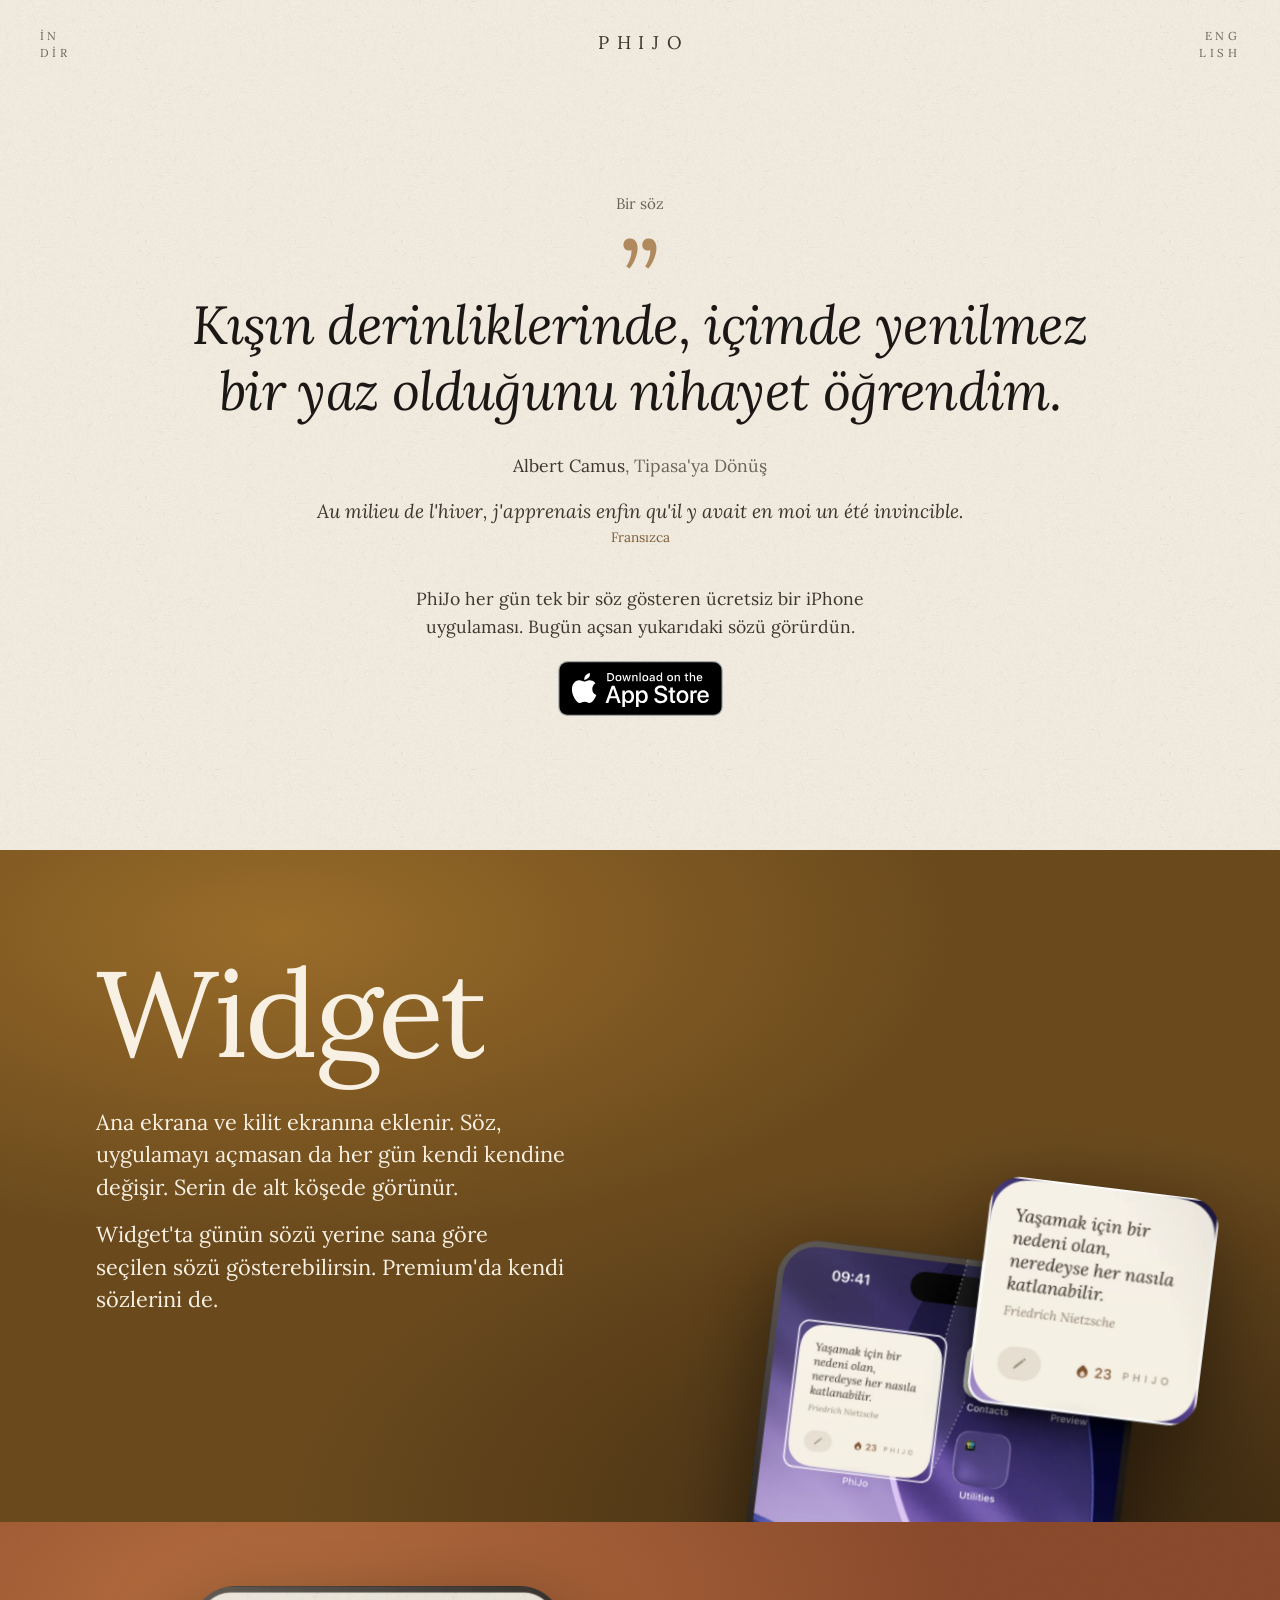
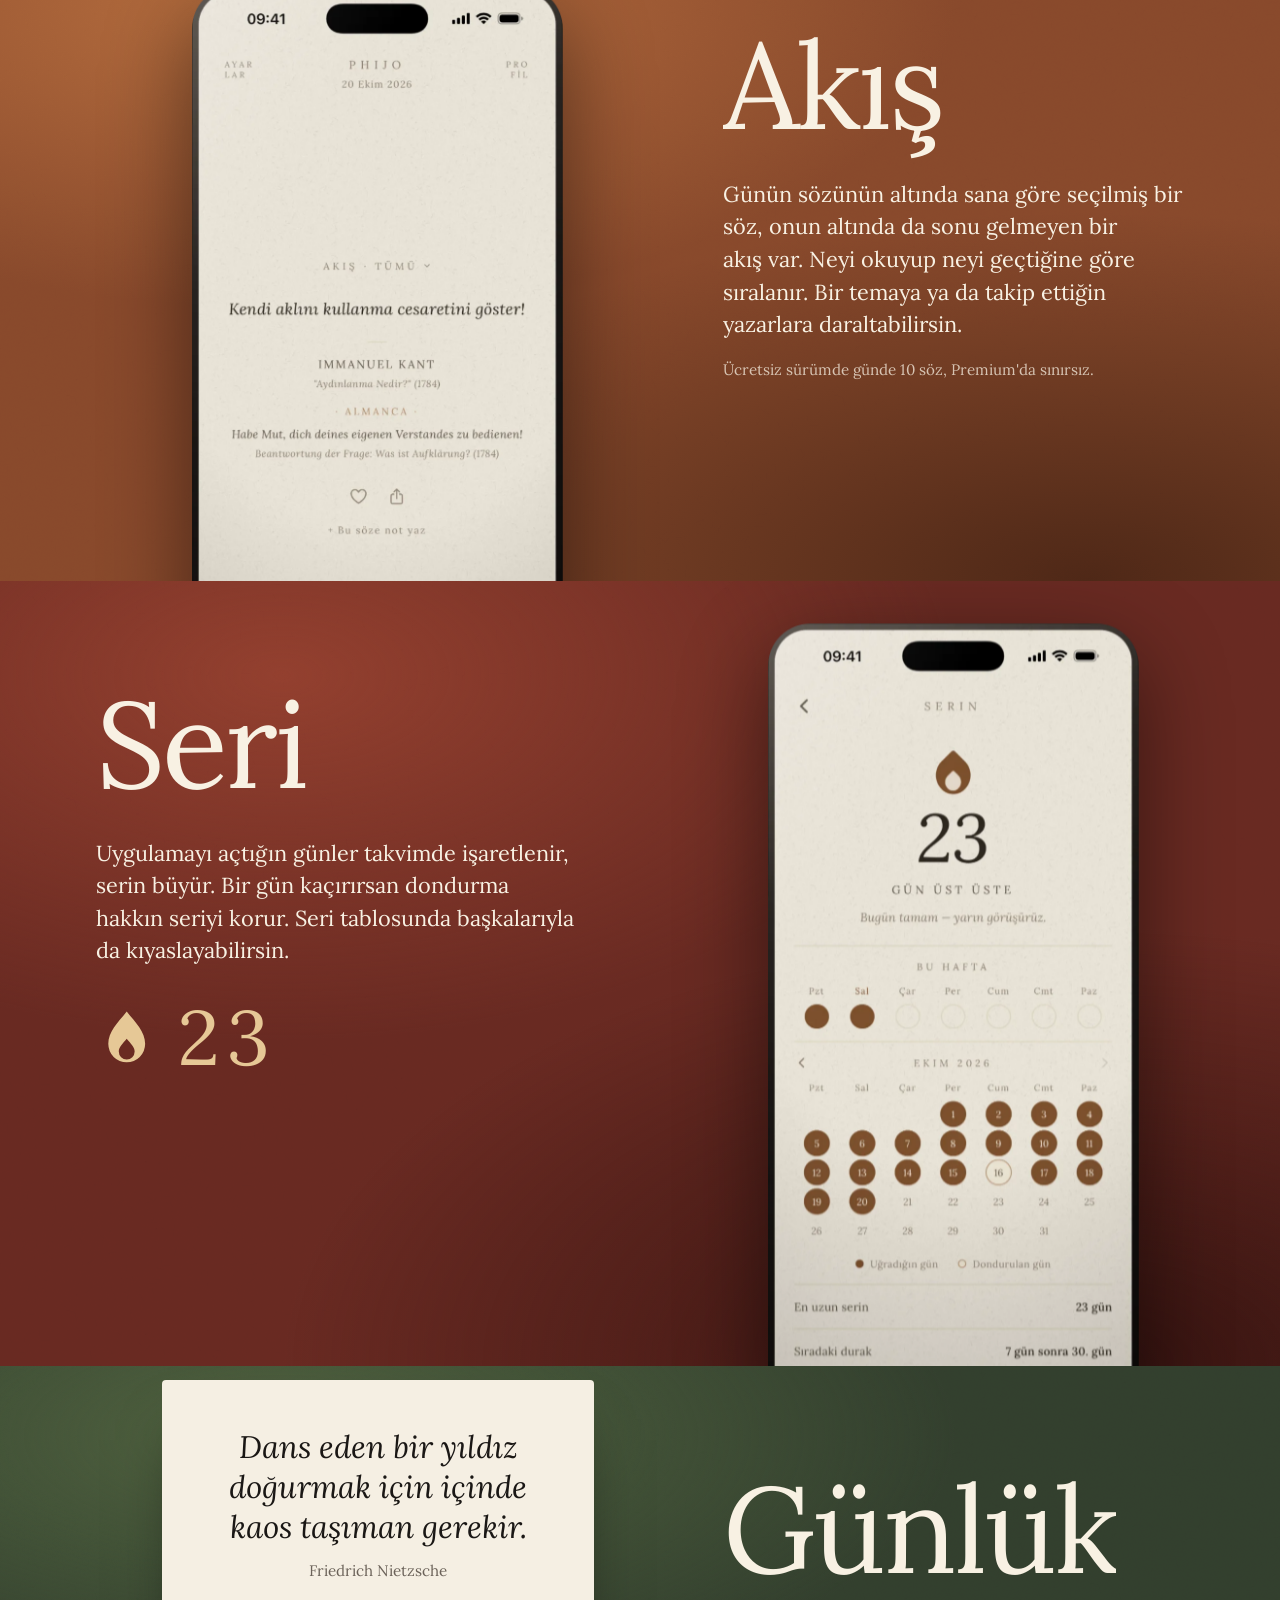
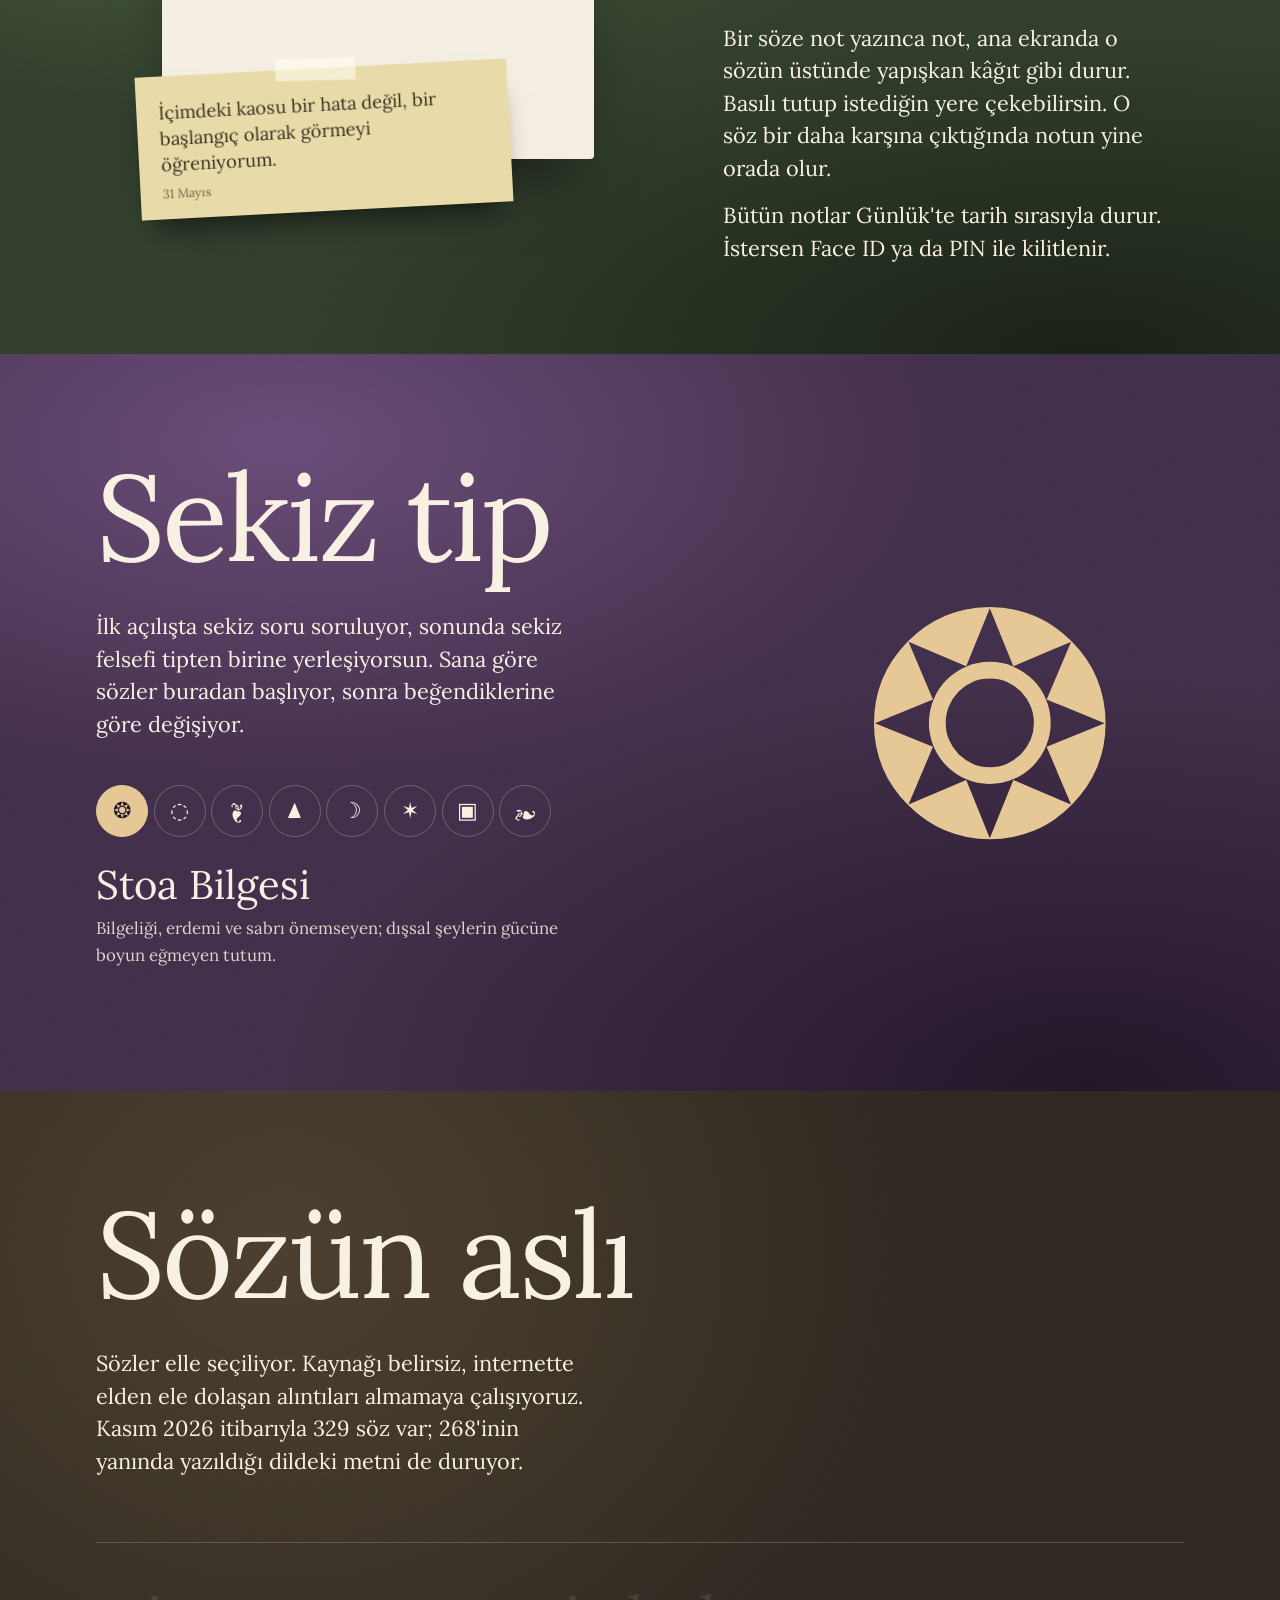
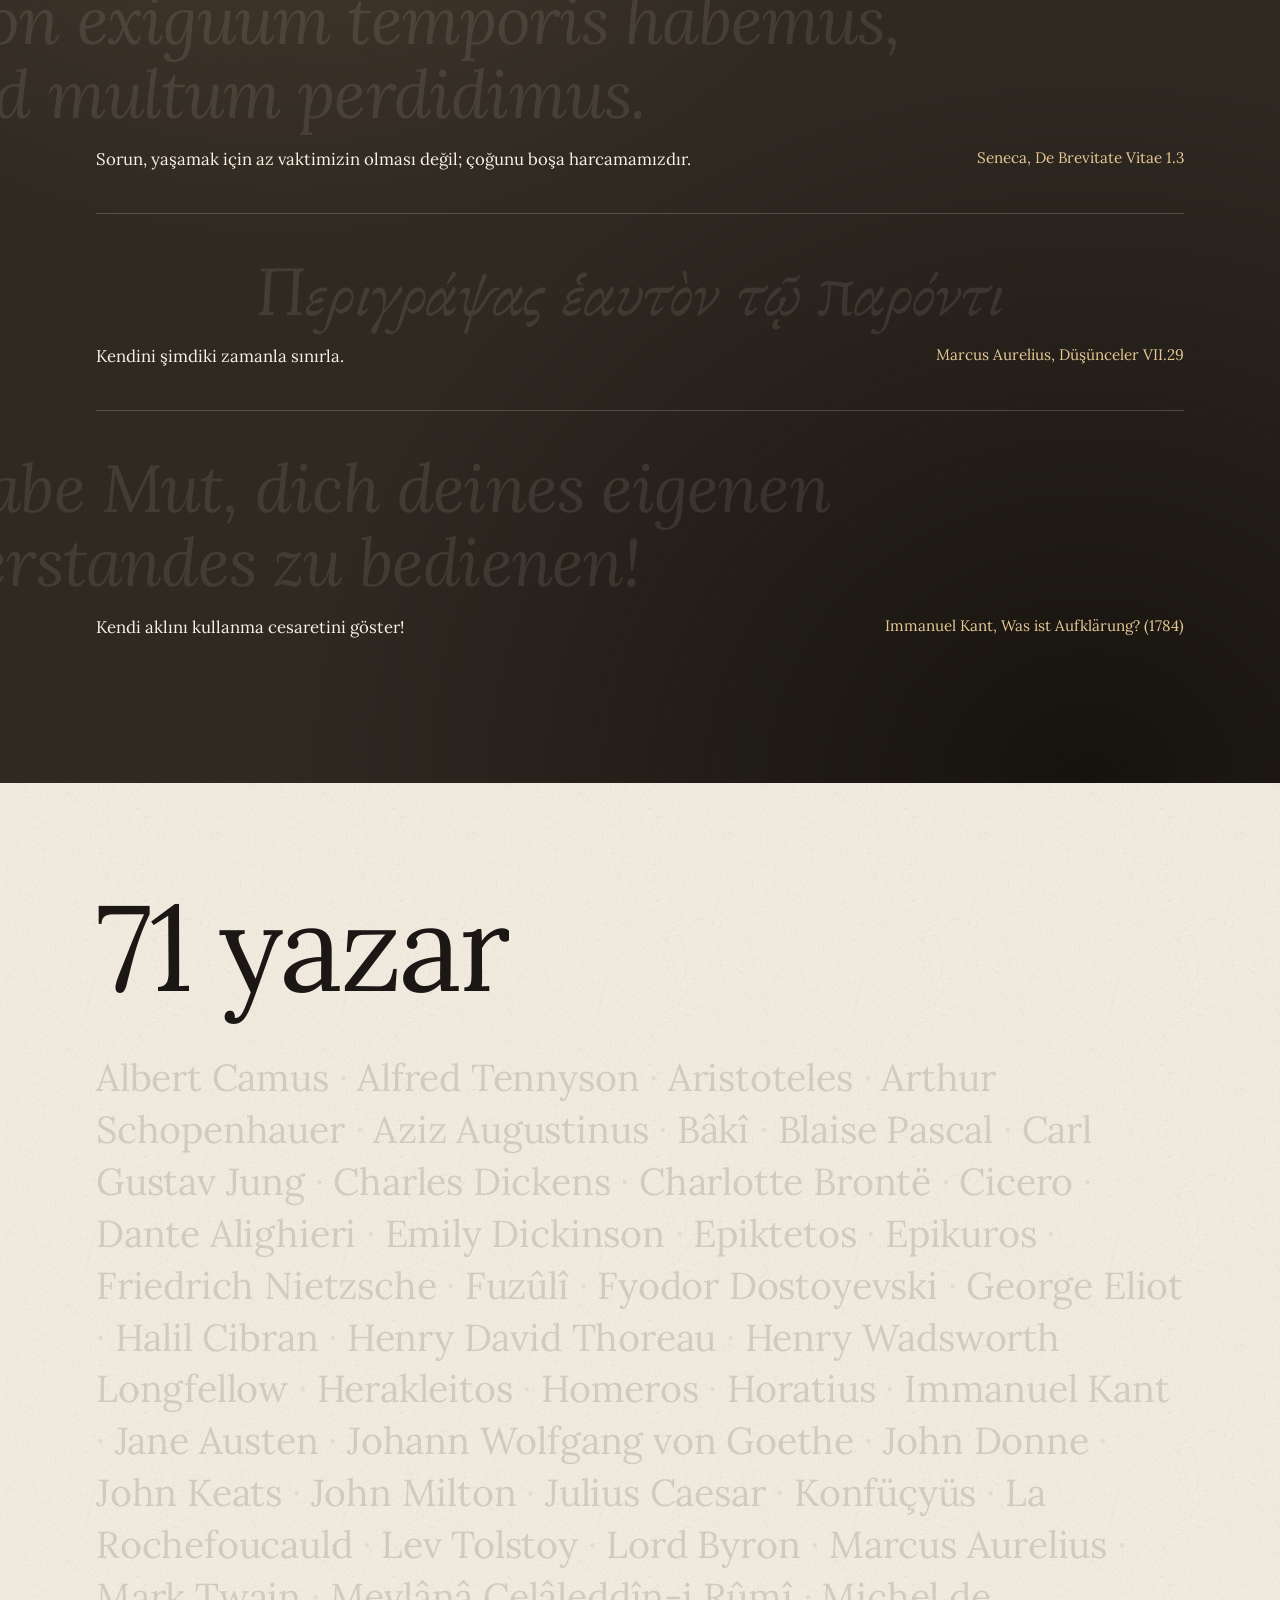
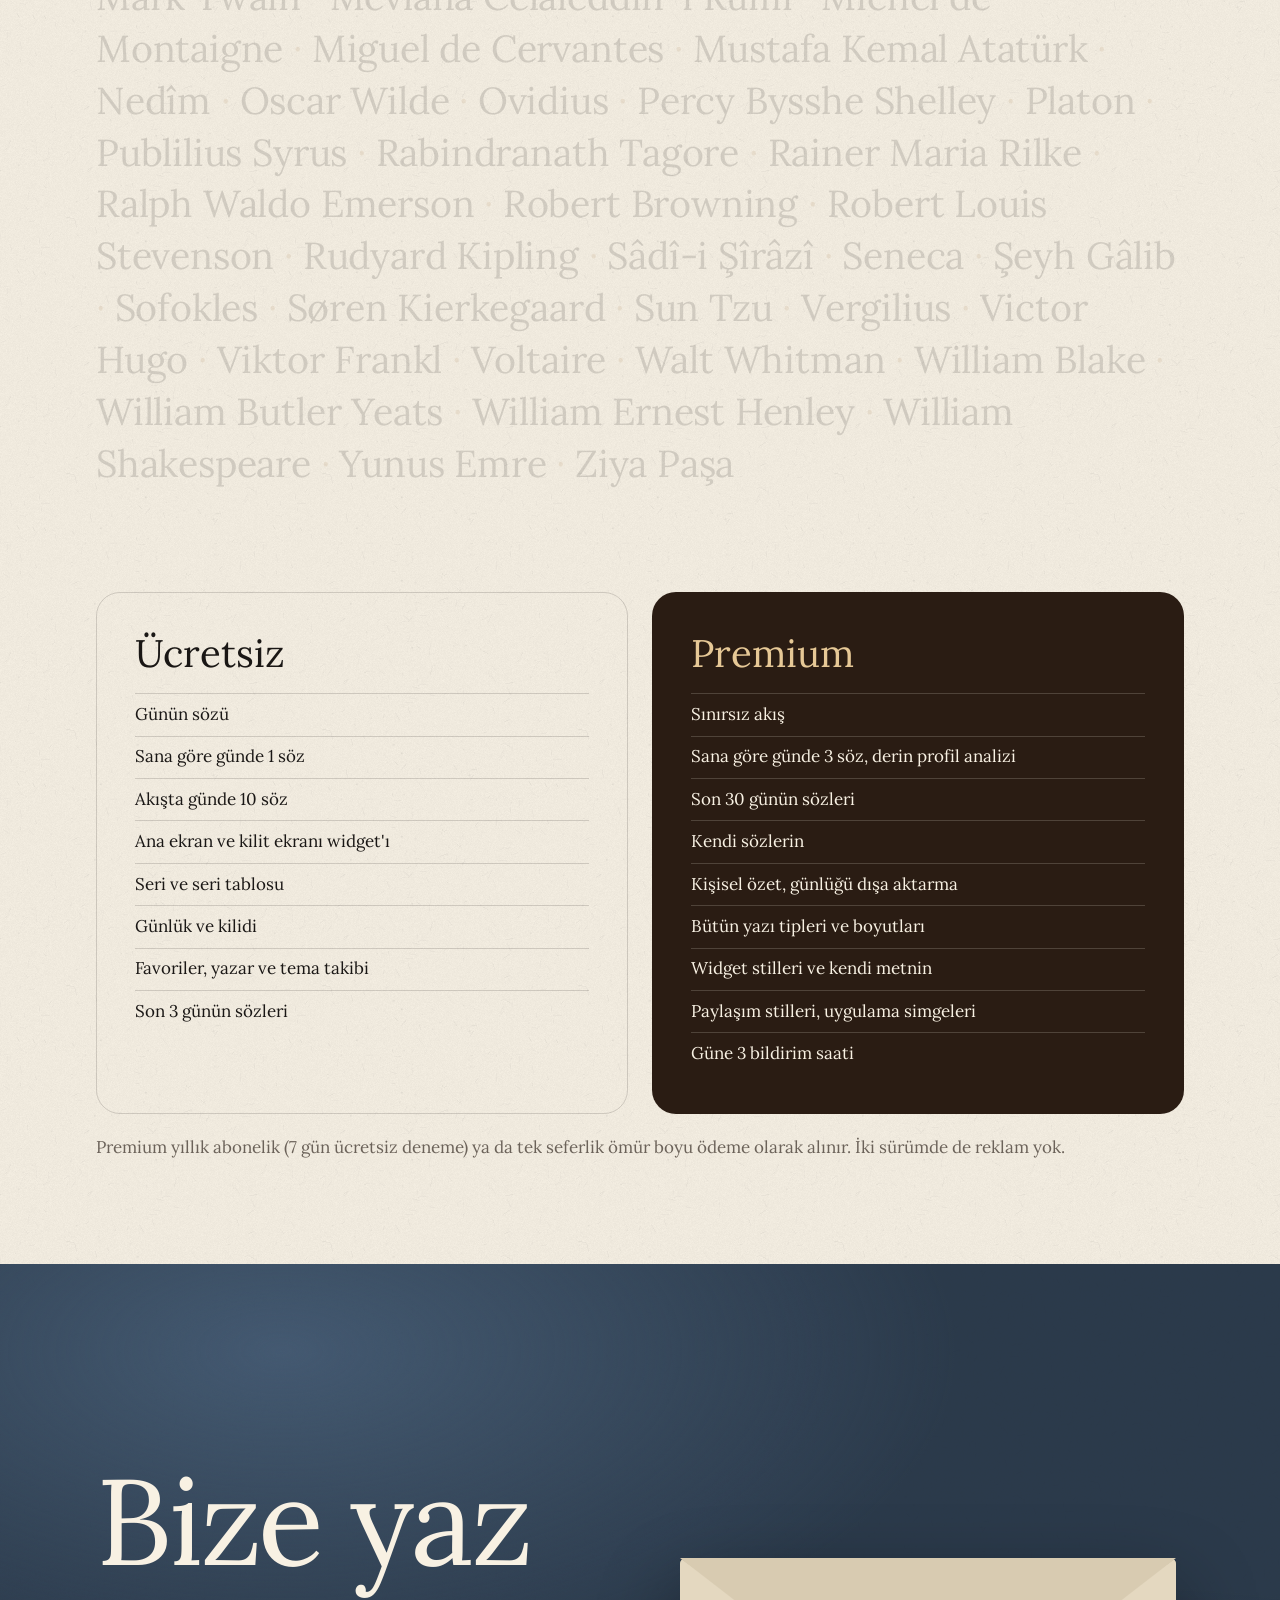
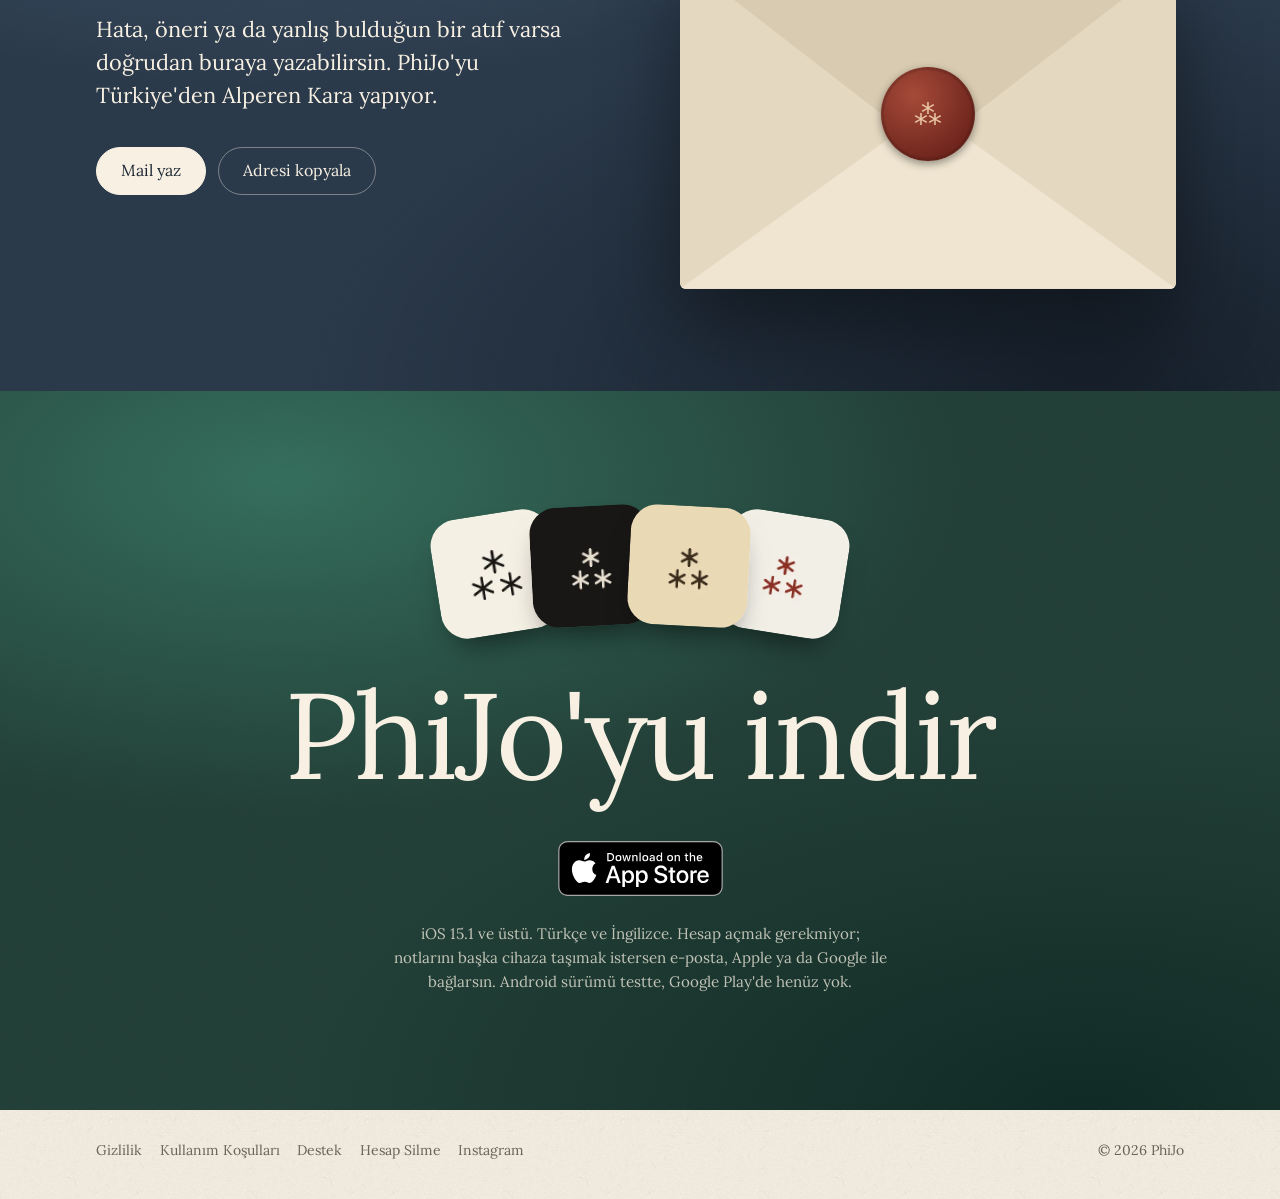
==== commit a180cfdf: "docs(home): yazar sayısı 71, söz sayısı 329" ====
--- a/index.html
+++ b/index.html
@@ -4,7 +4,7 @@
   <meta charset="UTF-8">
   <meta name="viewport" content="width=device-width, initial-scale=1">
   <title>PhiJo: Her gün bir söz</title>
-  <meta name="description" content="PhiJo her gün tek bir söz gösteren ücretsiz bir iPhone uygulaması. Seneca'dan Yunus Emre'ye 49 yazar, kaynaklarıyla. Ana ekran widget'ı ve günlük de içinde.">
+  <meta name="description" content="PhiJo her gün tek bir söz gösteren ücretsiz bir iPhone uygulaması. Seneca'dan Yunus Emre'ye 71 yazar, kaynaklarıyla. Ana ekran widget'ı ve günlük de içinde.">
   <meta name="color-scheme" content="light dark">
   <meta name="theme-color" content="#F5EFE3" media="(prefers-color-scheme: light)">
   <meta name="theme-color" content="#1A1715" media="(prefers-color-scheme: dark)">
@@ -134,7 +134,7 @@
     <section class="block charcoal" id="kaynaklar">
       <div class="wrap sources">
         <h2 class="display">Sözün aslı</h2>
-        <p class="lead">Sözler elle seçiliyor. Kaynağı belirsiz, internette elden ele dolaşan alıntıları almamaya çalışıyoruz. Ekim 2026 itibarıyla 287 söz var; 226'sının yanında yazıldığı dildeki metni de duruyor.</p>
+        <p class="lead">Sözler elle seçiliyor. Kaynağı belirsiz, internette elden ele dolaşan alıntıları almamaya çalışıyoruz. Kasım 2026 itibarıyla 329 söz var; 268'inin yanında yazıldığı dildeki metni de duruyor.</p>
         <ul class="spec">
           <li>
             <p class="spec-orig" lang="la">Non exiguum temporis habemus, sed multum perdidimus.</p>
@@ -162,8 +162,8 @@
     </section>
 
     <section class="wrap paper-section" id="yazarlar">
-      <h2 class="display">49 yazar</h2>
-      <ul class="authors"><li>Albert Camus</li> <li>Alfred Tennyson</li> <li>Aristoteles</li> <li>Arthur Schopenhauer</li> <li>Aziz Augustinus</li> <li>Blaise Pascal</li> <li>Carl Gustav Jung</li> <li>Cicero</li> <li>Dante Alighieri</li> <li>Emily Dickinson</li> <li>Epiktetos</li> <li>Epikuros</li> <li>Friedrich Nietzsche</li> <li>Fyodor Dostoyevski</li> <li>George Eliot</li> <li>Halil Cibran</li> <li>Henry David Thoreau</li> <li>Herakleitos</li> <li>Horatius</li> <li>Immanuel Kant</li> <li>Johann Wolfgang von Goethe</li> <li>Julius Caesar</li> <li>Konfüçyüs</li> <li>La Rochefoucauld</li> <li>Lev Tolstoy</li> <li>Marcus Aurelius</li> <li>Mevlânâ Celâleddîn-i Rûmî</li> <li>Michel de Montaigne</li> <li>Mustafa Kemal Atatürk</li> <li>Oscar Wilde</li> <li>Ovidius</li> <li>Platon</li> <li>Publilius Syrus</li> <li>Rabindranath Tagore</li> <li>Rainer Maria Rilke</li> <li>Ralph Waldo Emerson</li> <li>Sâdî-i Şîrâzî</li> <li>Seneca</li> <li>Sofokles</li> <li>Søren Kierkegaard</li> <li>Sun Tzu</li> <li>Vergilius</li> <li>Victor Hugo</li> <li>Viktor Frankl</li> <li>Voltaire</li> <li>Walt Whitman</li> <li>William Blake</li> <li>William Shakespeare</li> <li>Yunus Emre</li></ul>
+      <h2 class="display">71 yazar</h2>
+      <ul class="authors"><li>Albert Camus</li> <li>Alfred Tennyson</li> <li>Aristoteles</li> <li>Arthur Schopenhauer</li> <li>Aziz Augustinus</li> <li>Bâkî</li> <li>Blaise Pascal</li> <li>Carl Gustav Jung</li> <li>Charles Dickens</li> <li>Charlotte Brontë</li> <li>Cicero</li> <li>Dante Alighieri</li> <li>Emily Dickinson</li> <li>Epiktetos</li> <li>Epikuros</li> <li>Friedrich Nietzsche</li> <li>Fuzûlî</li> <li>Fyodor Dostoyevski</li> <li>George Eliot</li> <li>Halil Cibran</li> <li>Henry David Thoreau</li> <li>Henry Wadsworth Longfellow</li> <li>Herakleitos</li> <li>Homeros</li> <li>Horatius</li> <li>Immanuel Kant</li> <li>Jane Austen</li> <li>Johann Wolfgang von Goethe</li> <li>John Donne</li> <li>John Keats</li> <li>John Milton</li> <li>Julius Caesar</li> <li>Konfüçyüs</li> <li>La Rochefoucauld</li> <li>Lev Tolstoy</li> <li>Lord Byron</li> <li>Marcus Aurelius</li> <li>Mark Twain</li> <li>Mevlânâ Celâleddîn-i Rûmî</li> <li>Michel de Montaigne</li> <li>Miguel de Cervantes</li> <li>Mustafa Kemal Atatürk</li> <li>Nedîm</li> <li>Oscar Wilde</li> <li>Ovidius</li> <li>Percy Bysshe Shelley</li> <li>Platon</li> <li>Publilius Syrus</li> <li>Rabindranath Tagore</li> <li>Rainer Maria Rilke</li> <li>Ralph Waldo Emerson</li> <li>Robert Browning</li> <li>Robert Louis Stevenson</li> <li>Rudyard Kipling</li> <li>Sâdî-i Şîrâzî</li> <li>Seneca</li> <li>Şeyh Gâlib</li> <li>Sofokles</li> <li>Søren Kierkegaard</li> <li>Sun Tzu</li> <li>Vergilius</li> <li>Victor Hugo</li> <li>Viktor Frankl</li> <li>Voltaire</li> <li>Walt Whitman</li> <li>William Blake</li> <li>William Butler Yeats</li> <li>William Ernest Henley</li> <li>William Shakespeare</li> <li>Yunus Emre</li> <li>Ziya Paşa</li></ul>
     </section>
 
     <section class="wrap plans-section" id="fiyat">
